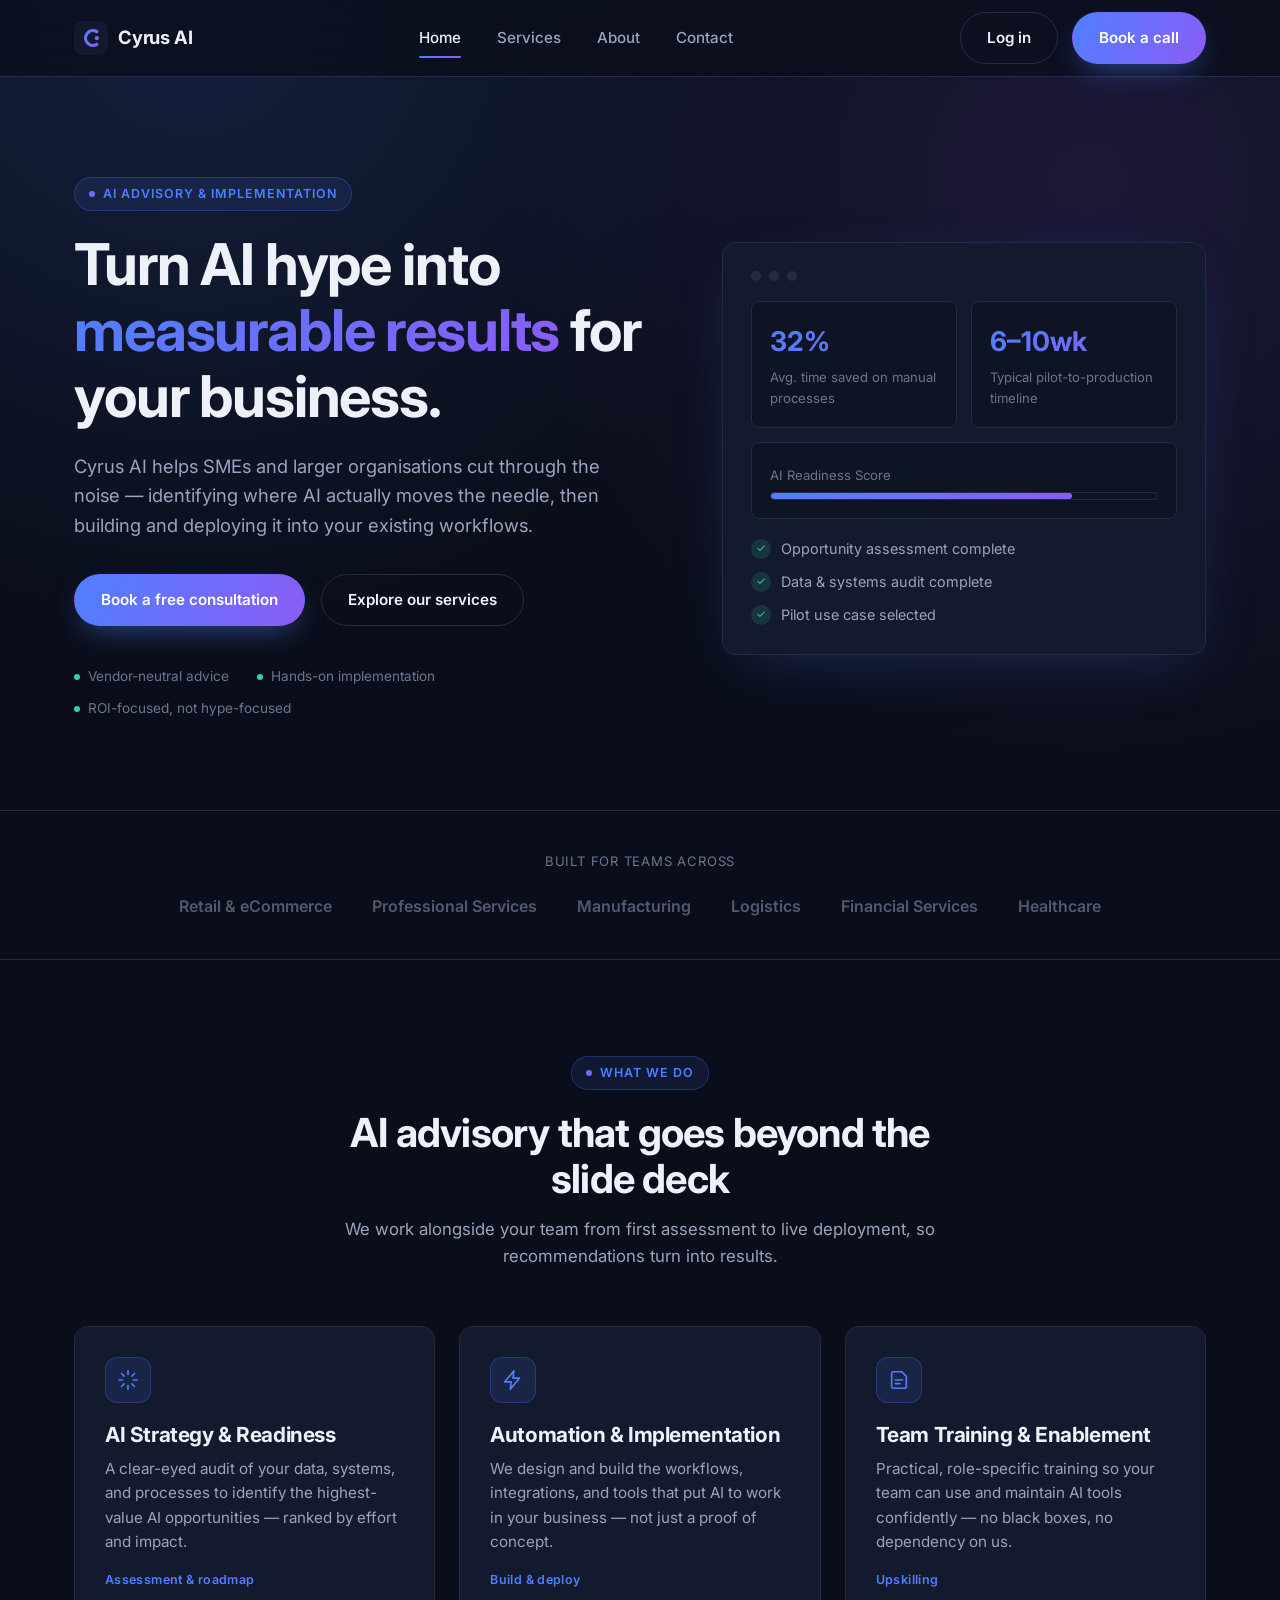
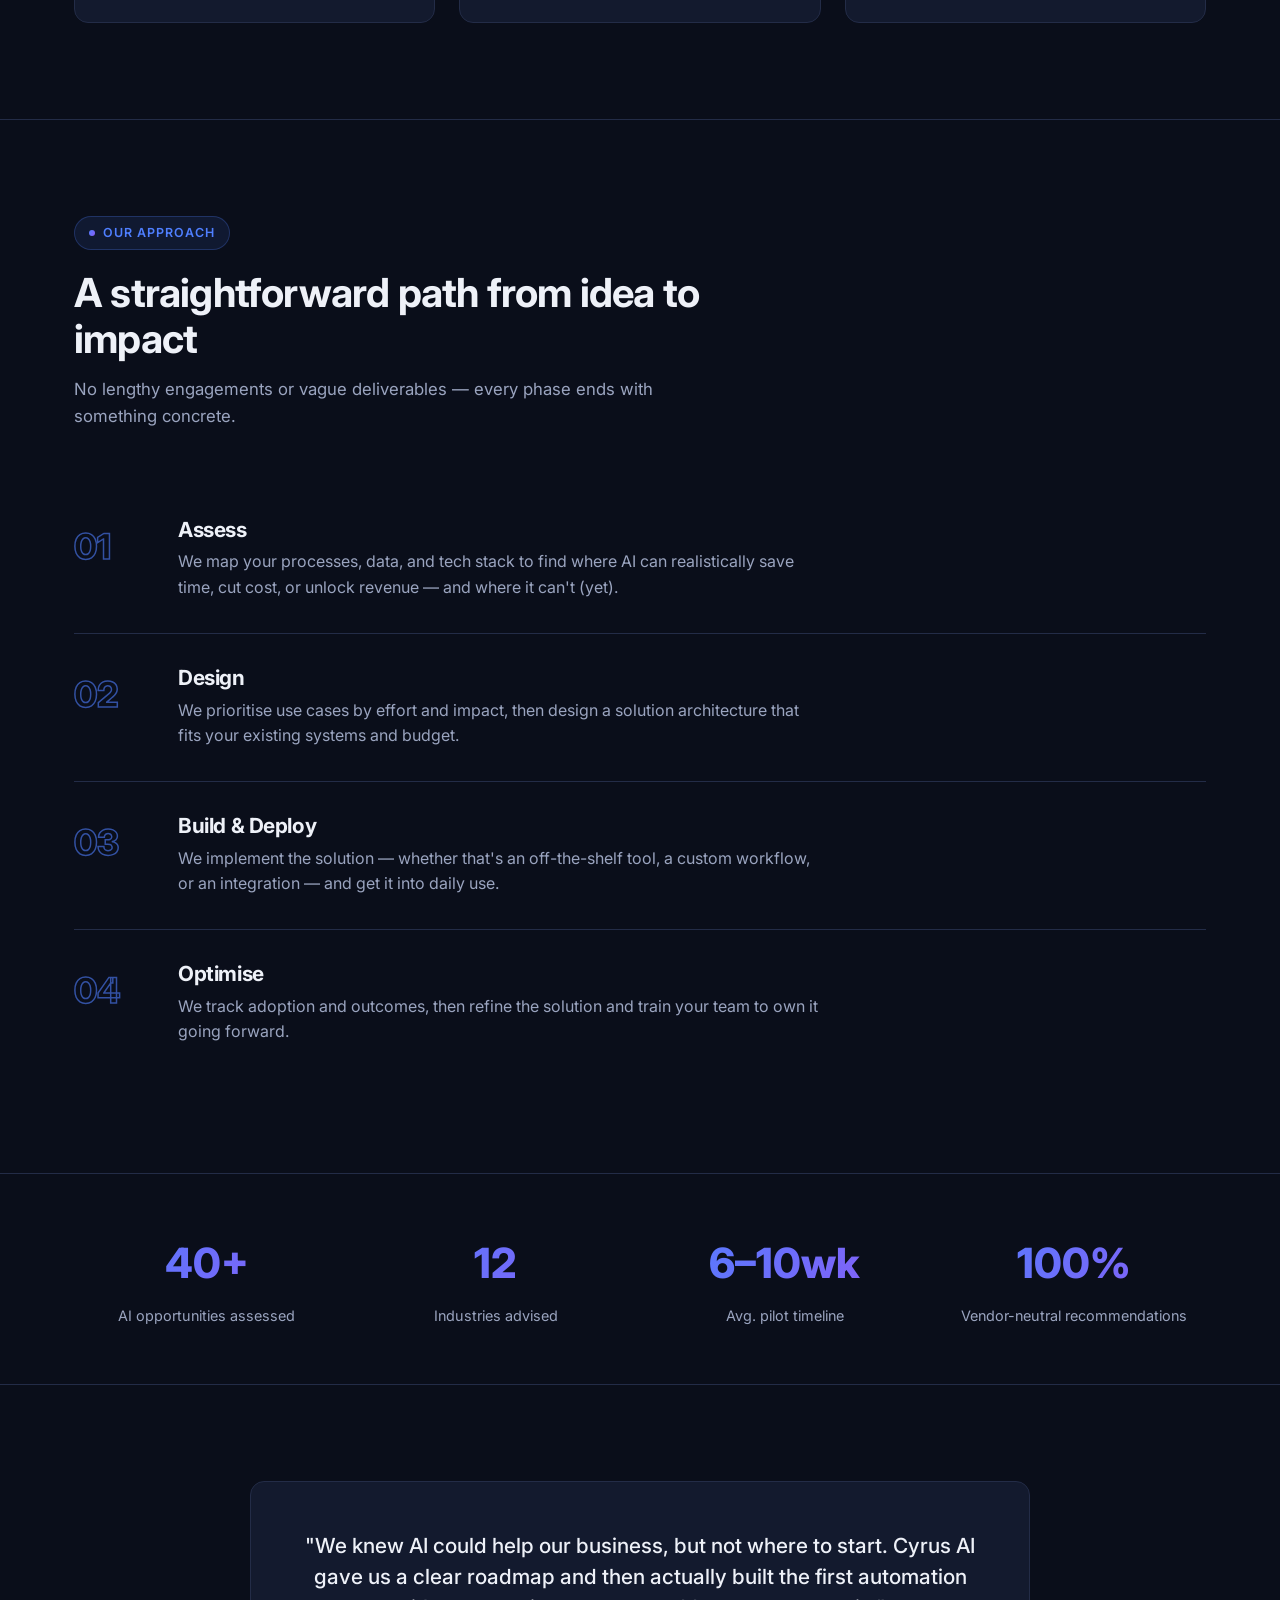
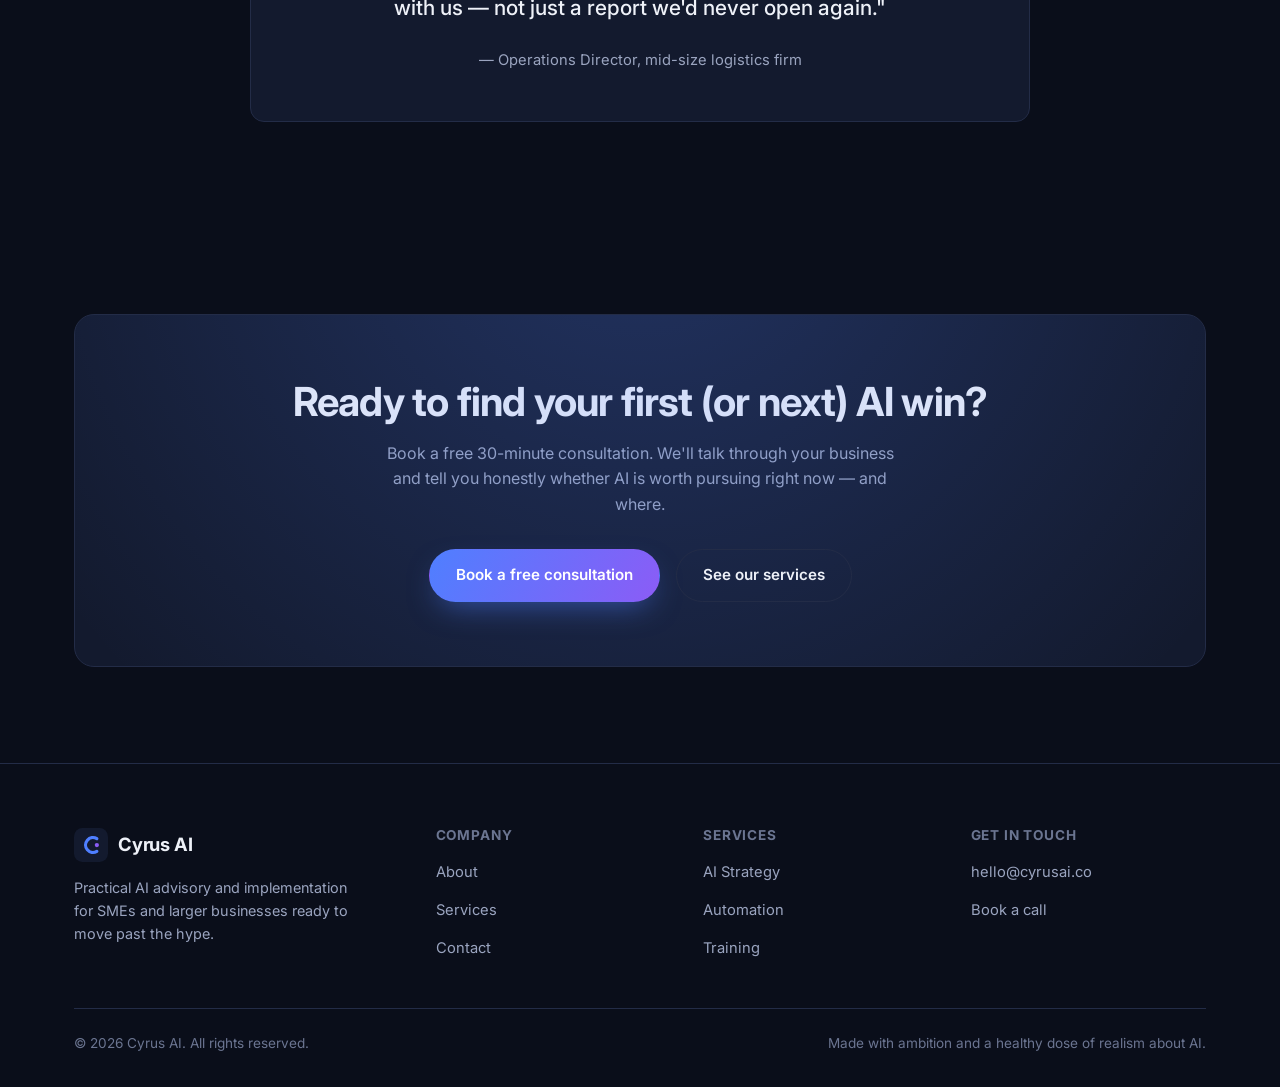
==== index.html @ a03c896c "Add Cyrus AI marketing website Static, dependency-free site (home, services, about, contact) present" ====
<!doctype html>
<html lang="en">
<head>
<meta charset="UTF-8" />
<meta name="viewport" content="width=device-width, initial-scale=1.0" />
<title>Cyrus AI — Practical AI Advisory for Growing Businesses</title>
<meta name="description" content="Cyrus AI helps SMEs and larger organisations identify, implement, and scale AI solutions that deliver measurable ROI — from strategy through to deployment." />
<link rel="icon" href="assets/logo.svg" type="image/svg+xml" />
<link rel="preconnect" href="https://fonts.googleapis.com" />
<link rel="preconnect" href="https://fonts.gstatic.com" crossorigin />
<link href="https://fonts.googleapis.com/css2?family=Inter:wght@400;500;600;700;800&display=swap" rel="stylesheet" />
<link rel="stylesheet" href="css/style.css" />
</head>
<body>
<div class="bg-glow"></div>

<header class="site-header">
  <div class="container nav">
    <a href="index.html" class="brand">
      <svg class="brand-mark" viewBox="0 0 64 64" xmlns="http://www.w3.org/2000/svg" aria-hidden="true">
        <defs>
          <linearGradient id="navg" x1="0%" y1="0%" x2="100%" y2="100%">
            <stop offset="0%" stop-color="#4f7fff"/>
            <stop offset="100%" stop-color="#8b5cf6"/>
          </linearGradient>
        </defs>
        <rect width="64" height="64" rx="16" fill="#131a2e"/>
        <path d="M43 20a14 14 0 1 0 0 24" stroke="url(#navg)" stroke-width="6" stroke-linecap="round" fill="none"/>
        <circle cx="43" cy="32" r="4" fill="url(#navg)"/>
      </svg>
      Cyrus AI
    </a>
    <nav class="nav-links" id="nav-links">
      <a href="index.html" class="active">Home</a>
      <a href="services.html">Services</a>
      <a href="about.html">About</a>
      <a href="contact.html">Contact</a>
    </nav>
    <div class="nav-actions">
      <a href="contact.html" class="btn btn-ghost">Log in</a>
      <a href="contact.html" class="btn btn-primary">Book a call</a>
      <button class="nav-toggle" aria-label="Toggle navigation" aria-expanded="false">
        <span></span>
      </button>
    </div>
  </div>
</header>

<main>

  <!-- HERO -->
  <section class="hero">
    <div class="container hero-grid">
      <div data-reveal>
        <span class="eyebrow">AI Advisory &amp; Implementation</span>
        <h1>Turn AI hype into <span class="gradient-text">measurable results</span> for your business.</h1>
        <p class="hero-sub">
          Cyrus AI helps SMEs and larger organisations cut through the noise — identifying where
          AI actually moves the needle, then building and deploying it into your existing workflows.
        </p>
        <div class="hero-cta">
          <a href="contact.html" class="btn btn-primary">Book a free consultation</a>
          <a href="services.html" class="btn btn-ghost">Explore our services</a>
        </div>
        <ul class="hero-trust">
          <li>Vendor-neutral advice</li>
          <li>Hands-on implementation</li>
          <li>ROI-focused, not hype-focused</li>
        </ul>
      </div>

      <div class="hero-visual" data-reveal>
        <div class="hero-visual-header">
          <span class="dot"></span><span class="dot"></span><span class="dot"></span>
        </div>
        <div class="metric-row">
          <div class="metric-card">
            <div class="value">32%</div>
            <div class="label">Avg. time saved on manual processes</div>
          </div>
          <div class="metric-card">
            <div class="value">6–10wk</div>
            <div class="label">Typical pilot-to-production timeline</div>
          </div>
        </div>
        <div class="metric-card">
          <div class="label">AI Readiness Score</div>
          <div class="progress-track"><div class="progress-fill" style="width: 78%;"></div></div>
        </div>
        <ul class="checklist">
          <li><span class="tick">✓</span> Opportunity assessment complete</li>
          <li><span class="tick">✓</span> Data &amp; systems audit complete</li>
          <li><span class="tick">✓</span> Pilot use case selected</li>
        </ul>
      </div>
    </div>
  </section>

  <!-- LOGO STRIP -->
  <section class="logo-strip">
    <div class="container">
      <p>Built for teams across</p>
      <div class="logo-row">
        <span>Retail &amp; eCommerce</span>
        <span>Professional Services</span>
        <span>Manufacturing</span>
        <span>Logistics</span>
        <span>Financial Services</span>
        <span>Healthcare</span>
      </div>
    </div>
  </section>

  <!-- SERVICES OVERVIEW -->
  <section class="section-pad">
    <div class="container">
      <div class="section-head center" data-reveal>
        <span class="eyebrow">What we do</span>
        <h2>AI advisory that goes beyond the slide deck</h2>
        <p>We work alongside your team from first assessment to live deployment, so recommendations turn into results.</p>
      </div>

      <div class="grid grid-3">
        <div class="card" data-reveal>
          <div class="card-icon">
            <svg width="22" height="22" viewBox="0 0 24 24" fill="none"><path d="M12 2v4M12 18v4M4.9 4.9l2.8 2.8M16.3 16.3l2.8 2.8M2 12h4M18 12h4M4.9 19.1l2.8-2.8M16.3 7.7l2.8-2.8" stroke="currentColor" stroke-width="1.8" stroke-linecap="round"/></svg>
          </div>
          <h3>AI Strategy &amp; Readiness</h3>
          <p>A clear-eyed audit of your data, systems, and processes to identify the highest-value AI opportunities — ranked by effort and impact.</p>
          <span class="tag">Assessment &amp; roadmap</span>
        </div>

        <div class="card" data-reveal>
          <div class="card-icon">
            <svg width="22" height="22" viewBox="0 0 24 24" fill="none"><path d="M13 2 3 14h7l-1 8 10-12h-7l1-8Z" stroke="currentColor" stroke-width="1.8" stroke-linejoin="round" stroke-linecap="round"/></svg>
          </div>
          <h3>Automation &amp; Implementation</h3>
          <p>We design and build the workflows, integrations, and tools that put AI to work in your business — not just a proof of concept.</p>
          <span class="tag">Build &amp; deploy</span>
        </div>

        <div class="card" data-reveal>
          <div class="card-icon">
            <svg width="22" height="22" viewBox="0 0 24 24" fill="none"><path d="M4 19V5a2 2 0 0 1 2-2h9l5 5v11a2 2 0 0 1-2 2H6a2 2 0 0 1-2-2Z" stroke="currentColor" stroke-width="1.8" stroke-linejoin="round"/><path d="M8 12h8M8 16h5" stroke="currentColor" stroke-width="1.8" stroke-linecap="round"/></svg>
          </div>
          <h3>Team Training &amp; Enablement</h3>
          <p>Practical, role-specific training so your team can use and maintain AI tools confidently — no black boxes, no dependency on us.</p>
          <span class="tag">Upskilling</span>
        </div>
      </div>
    </div>
  </section>

  <!-- PROCESS -->
  <section class="section-pad" style="border-top: 1px solid var(--border);">
    <div class="container">
      <div class="section-head" data-reveal>
        <span class="eyebrow">Our approach</span>
        <h2>A straightforward path from idea to impact</h2>
        <p>No lengthy engagements or vague deliverables — every phase ends with something concrete.</p>
      </div>

      <div class="process-list">
        <div class="process-item" data-reveal>
          <div class="process-num">01</div>
          <div>
            <h3>Assess</h3>
            <p>We map your processes, data, and tech stack to find where AI can realistically save time, cut cost, or unlock revenue — and where it can't (yet).</p>
          </div>
        </div>
        <div class="process-item" data-reveal>
          <div class="process-num">02</div>
          <div>
            <h3>Design</h3>
            <p>We prioritise use cases by effort and impact, then design a solution architecture that fits your existing systems and budget.</p>
          </div>
        </div>
        <div class="process-item" data-reveal>
          <div class="process-num">03</div>
          <div>
            <h3>Build &amp; Deploy</h3>
            <p>We implement the solution — whether that's an off-the-shelf tool, a custom workflow, or an integration — and get it into daily use.</p>
          </div>
        </div>
        <div class="process-item" data-reveal>
          <div class="process-num">04</div>
          <div>
            <h3>Optimise</h3>
            <p>We track adoption and outcomes, then refine the solution and train your team to own it going forward.</p>
          </div>
        </div>
      </div>
    </div>
  </section>

  <!-- STATS -->
  <section class="stats-bar">
    <div class="container stats-grid">
      <div data-reveal>
        <div class="stat-value">40+</div>
        <div class="stat-label">AI opportunities assessed</div>
      </div>
      <div data-reveal>
        <div class="stat-value">12</div>
        <div class="stat-label">Industries advised</div>
      </div>
      <div data-reveal>
        <div class="stat-value">6–10wk</div>
        <div class="stat-label">Avg. pilot timeline</div>
      </div>
      <div data-reveal>
        <div class="stat-value">100%</div>
        <div class="stat-label">Vendor-neutral recommendations</div>
      </div>
    </div>
  </section>

  <!-- TESTIMONIAL -->
  <section class="section-pad">
    <div class="container">
      <div class="testimonial" data-reveal>
        <blockquote>
          "We knew AI could help our business, but not where to start. Cyrus AI gave us a clear roadmap
          and then actually built the first automation with us — not just a report we'd never open again."
        </blockquote>
        <cite>— Operations Director, mid-size logistics firm</cite>
      </div>
    </div>
  </section>

  <!-- CTA -->
  <section class="section-pad">
    <div class="container">
      <div class="cta-banner" data-reveal>
        <h2>Ready to find your first (or next) AI win?</h2>
        <p>Book a free 30-minute consultation. We'll talk through your business and tell you honestly whether AI is worth pursuing right now — and where.</p>
        <div class="cta-actions">
          <a href="contact.html" class="btn btn-primary">Book a free consultation</a>
          <a href="services.html" class="btn btn-ghost">See our services</a>
        </div>
      </div>
    </div>
  </section>

</main>

<footer class="site-footer">
  <div class="container">
    <div class="footer-grid">
      <div class="footer-brand">
        <a href="index.html" class="brand">
          <svg class="brand-mark" viewBox="0 0 64 64" xmlns="http://www.w3.org/2000/svg" aria-hidden="true">
            <rect width="64" height="64" rx="16" fill="#131a2e"/>
            <path d="M43 20a14 14 0 1 0 0 24" stroke="#4f7fff" stroke-width="6" stroke-linecap="round" fill="none"/>
            <circle cx="43" cy="32" r="4" fill="#8b5cf6"/>
          </svg>
          Cyrus AI
        </a>
        <p>Practical AI advisory and implementation for SMEs and larger businesses ready to move past the hype.</p>
      </div>
      <div class="footer-col">
        <h4>Company</h4>
        <ul>
          <li><a href="about.html">About</a></li>
          <li><a href="services.html">Services</a></li>
          <li><a href="contact.html">Contact</a></li>
        </ul>
      </div>
      <div class="footer-col">
        <h4>Services</h4>
        <ul>
          <li><a href="services.html">AI Strategy</a></li>
          <li><a href="services.html">Automation</a></li>
          <li><a href="services.html">Training</a></li>
        </ul>
      </div>
      <div class="footer-col">
        <h4>Get in touch</h4>
        <ul>
          <li><a href="mailto:hello@cyrusai.co">hello@cyrusai.co</a></li>
          <li><a href="contact.html">Book a call</a></li>
        </ul>
      </div>
    </div>
    <div class="footer-bottom">
      <span>© <span id="year"></span> Cyrus AI. All rights reserved.</span>
      <span>Made with ambition and a healthy dose of realism about AI.</span>
    </div>
  </div>
</footer>

<script src="js/main.js"></script>
</body>
</html>
---- css/style.css ----
/* ===================================================================
   Cyrus AI — global stylesheet
   =================================================================== */

:root {
  --bg: #0a0e1a;
  --bg-alt: #0f1424;
  --surface: #131a2e;
  --surface-hover: #182142;
  --border: #232c47;
  --text: #eef1f8;
  --text-muted: #9aa4bf;
  --text-dim: #6b7591;
  --accent-1: #4f7fff;
  --accent-2: #8b5cf6;
  --accent-gradient: linear-gradient(120deg, var(--accent-1), var(--accent-2));
  --success: #34d399;
  --radius: 14px;
  --radius-sm: 8px;
  --max-width: 1180px;
  --shadow-soft: 0 20px 60px -20px rgba(79, 127, 255, 0.25);
  font-size: 16px;
}

* {
  box-sizing: border-box;
  margin: 0;
  padding: 0;
}

html {
  scroll-behavior: smooth;
}

body {
  background: var(--bg);
  color: var(--text);
  font-family: "Inter", -apple-system, BlinkMacSystemFont, "Segoe UI", Roboto, sans-serif;
  line-height: 1.6;
  -webkit-font-smoothing: antialiased;
  overflow-x: hidden;
}

img, svg {
  display: block;
  max-width: 100%;
}

a {
  color: inherit;
  text-decoration: none;
}

ul {
  list-style: none;
}

.container {
  width: 100%;
  max-width: var(--max-width);
  margin: 0 auto;
  padding: 0 24px;
}

section {
  position: relative;
}

.section-pad {
  padding: 96px 0;
}

@media (max-width: 720px) {
  .section-pad {
    padding: 64px 0;
  }
}

/* ---------- background glow ---------- */
.bg-glow {
  position: fixed;
  inset: 0;
  z-index: -1;
  background:
    radial-gradient(circle at 15% 0%, rgba(79, 127, 255, 0.16), transparent 45%),
    radial-gradient(circle at 85% 20%, rgba(139, 92, 246, 0.14), transparent 45%),
    var(--bg);
  pointer-events: none;
}

/* ---------- eyebrow / kicker ---------- */
.eyebrow {
  display: inline-flex;
  align-items: center;
  gap: 8px;
  font-size: 0.78rem;
  font-weight: 600;
  letter-spacing: 0.08em;
  text-transform: uppercase;
  color: var(--accent-1);
  background: rgba(79, 127, 255, 0.1);
  border: 1px solid rgba(79, 127, 255, 0.25);
  padding: 6px 14px;
  border-radius: 999px;
  margin-bottom: 20px;
}

.eyebrow::before {
  content: "";
  width: 6px;
  height: 6px;
  border-radius: 50%;
  background: var(--accent-gradient);
}

/* ---------- headings ---------- */
h1, h2, h3, h4 {
  font-weight: 700;
  letter-spacing: -0.02em;
  line-height: 1.15;
}

h1 { font-size: clamp(2.2rem, 5vw, 3.6rem); }
h2 { font-size: clamp(1.7rem, 3.4vw, 2.5rem); }
h3 { font-size: 1.3rem; }

.section-head {
  max-width: 640px;
  margin-bottom: 56px;
}

.section-head.center {
  margin-left: auto;
  margin-right: auto;
  text-align: center;
}

.section-head p {
  color: var(--text-muted);
  margin-top: 14px;
  font-size: 1.05rem;
}

.gradient-text {
  background: var(--accent-gradient);
  -webkit-background-clip: text;
  background-clip: text;
  color: transparent;
}

/* ---------- buttons ---------- */
.btn {
  display: inline-flex;
  align-items: center;
  justify-content: center;
  gap: 8px;
  padding: 13px 26px;
  border-radius: 999px;
  font-weight: 600;
  font-size: 0.95rem;
  border: 1px solid transparent;
  cursor: pointer;
  transition: transform 0.15s ease, box-shadow 0.15s ease, background 0.15s ease, border-color 0.15s ease;
  white-space: nowrap;
}

.btn:active {
  transform: translateY(1px);
}

.btn-primary {
  background: var(--accent-gradient);
  color: #ffffff;
  box-shadow: 0 12px 30px -10px rgba(79, 127, 255, 0.55);
}

.btn-primary:hover {
  box-shadow: 0 16px 36px -8px rgba(139, 92, 246, 0.6);
  transform: translateY(-1px);
}

.btn-ghost {
  background: transparent;
  color: var(--text);
  border-color: var(--border);
}

.btn-ghost:hover {
  border-color: var(--accent-1);
  background: rgba(79, 127, 255, 0.08);
}

.btn-block {
  width: 100%;
}

/* ---------- header / nav ---------- */
.site-header {
  position: sticky;
  top: 0;
  z-index: 100;
  background: rgba(10, 14, 26, 0.75);
  backdrop-filter: blur(14px);
  -webkit-backdrop-filter: blur(14px);
  border-bottom: 1px solid var(--border);
}

.nav {
  display: flex;
  align-items: center;
  justify-content: space-between;
  height: 76px;
}

.brand {
  display: flex;
  align-items: center;
  gap: 10px;
  font-weight: 700;
  font-size: 1.15rem;
  letter-spacing: -0.01em;
}

.brand-mark {
  width: 34px;
  height: 34px;
}

.nav-links {
  display: flex;
  align-items: center;
  gap: 36px;
}

.nav-links a {
  font-size: 0.95rem;
  font-weight: 500;
  color: var(--text-muted);
  transition: color 0.15s ease;
  position: relative;
}

.nav-links a:hover,
.nav-links a.active {
  color: var(--text);
}

.nav-links a.active::after {
  content: "";
  position: absolute;
  left: 0;
  right: 0;
  bottom: -8px;
  height: 2px;
  background: var(--accent-gradient);
  border-radius: 2px;
}

.nav-actions {
  display: flex;
  align-items: center;
  gap: 14px;
}

.nav-toggle {
  display: none;
  background: none;
  border: 1px solid var(--border);
  border-radius: var(--radius-sm);
  width: 42px;
  height: 42px;
  align-items: center;
  justify-content: center;
  cursor: pointer;
}

.nav-toggle span,
.nav-toggle span::before,
.nav-toggle span::after {
  content: "";
  display: block;
  width: 18px;
  height: 2px;
  background: var(--text);
  position: relative;
  transition: transform 0.2s ease, opacity 0.2s ease;
}

.nav-toggle span::before { position: absolute; top: -6px; }
.nav-toggle span::after { position: absolute; top: 6px; }

@media (max-width: 880px) {
  .nav-links {
    position: fixed;
    top: 76px;
    left: 0;
    right: 0;
    background: var(--bg-alt);
    border-bottom: 1px solid var(--border);
    flex-direction: column;
    align-items: flex-start;
    gap: 0;
    padding: 8px 24px 20px;
    transform: translateY(-8px);
    opacity: 0;
    pointer-events: none;
    transition: transform 0.2s ease, opacity 0.2s ease;
  }

  .nav-links.open {
    transform: translateY(0);
    opacity: 1;
    pointer-events: auto;
  }

  .nav-links a {
    padding: 14px 0;
    width: 100%;
    border-bottom: 1px solid var(--border);
  }

  .nav-actions .btn-ghost { display: none; }
  .nav-toggle { display: flex; }
}

/* ---------- hero ---------- */
.hero {
  padding: 100px 0 90px;
}

.hero-grid {
  display: grid;
  grid-template-columns: 1.1fr 0.9fr;
  gap: 56px;
  align-items: center;
}

@media (max-width: 960px) {
  .hero-grid {
    grid-template-columns: 1fr;
  }
}

.hero h1 {
  margin-bottom: 22px;
}

.hero-sub {
  color: var(--text-muted);
  font-size: 1.15rem;
  max-width: 560px;
  margin-bottom: 34px;
}

.hero-cta {
  display: flex;
  gap: 16px;
  flex-wrap: wrap;
  margin-bottom: 40px;
}

.hero-trust {
  display: flex;
  flex-wrap: wrap;
  gap: 10px 28px;
  color: var(--text-dim);
  font-size: 0.85rem;
}

.hero-trust li {
  display: flex;
  align-items: center;
  gap: 8px;
}

.hero-trust li::before {
  content: "";
  width: 6px;
  height: 6px;
  border-radius: 50%;
  background: var(--success);
}

/* hero visual */
.hero-visual {
  position: relative;
  background: var(--surface);
  border: 1px solid var(--border);
  border-radius: var(--radius);
  padding: 28px;
  box-shadow: var(--shadow-soft);
}

.hero-visual-header {
  display: flex;
  align-items: center;
  gap: 8px;
  margin-bottom: 20px;
}

.dot {
  width: 10px;
  height: 10px;
  border-radius: 50%;
  background: var(--border);
}

.metric-row {
  display: grid;
  grid-template-columns: 1fr 1fr;
  gap: 14px;
  margin-bottom: 14px;
}

.metric-card {
  background: var(--bg-alt);
  border: 1px solid var(--border);
  border-radius: var(--radius-sm);
  padding: 18px;
}

.metric-card .value {
  font-size: 1.7rem;
  font-weight: 700;
  background: var(--accent-gradient);
  -webkit-background-clip: text;
  background-clip: text;
  color: transparent;
}

.metric-card .label {
  color: var(--text-dim);
  font-size: 0.82rem;
  margin-top: 4px;
}

.progress-track {
  height: 8px;
  background: var(--bg-alt);
  border: 1px solid var(--border);
  border-radius: 999px;
  overflow: hidden;
  margin-top: 6px;
}

.progress-fill {
  height: 100%;
  border-radius: 999px;
  background: var(--accent-gradient);
}

.checklist {
  margin-top: 18px;
  display: flex;
  flex-direction: column;
  gap: 10px;
}

.checklist li {
  display: flex;
  align-items: center;
  gap: 10px;
  font-size: 0.9rem;
  color: var(--text-muted);
}

.checklist .tick {
  width: 20px;
  height: 20px;
  border-radius: 50%;
  background: rgba(52, 211, 153, 0.15);
  color: var(--success);
  display: flex;
  align-items: center;
  justify-content: center;
  font-size: 0.7rem;
  flex-shrink: 0;
}

/* ---------- logos strip ---------- */
.logo-strip {
  padding: 40px 0;
  border-top: 1px solid var(--border);
  border-bottom: 1px solid var(--border);
}

.logo-strip p {
  text-align: center;
  color: var(--text-dim);
  font-size: 0.82rem;
  letter-spacing: 0.06em;
  text-transform: uppercase;
  margin-bottom: 22px;
}

.logo-row {
  display: flex;
  flex-wrap: wrap;
  justify-content: center;
  gap: 40px;
  color: var(--text-dim);
  font-weight: 600;
  font-size: 1rem;
  opacity: 0.75;
}

/* ---------- cards / grids ---------- */
.grid {
  display: grid;
  gap: 24px;
}

.grid-3 { grid-template-columns: repeat(3, 1fr); }
.grid-2 { grid-template-columns: repeat(2, 1fr); }
.grid-4 { grid-template-columns: repeat(4, 1fr); }

@media (max-width: 960px) {
  .grid-3, .grid-4 { grid-template-columns: repeat(2, 1fr); }
}

@media (max-width: 640px) {
  .grid-2, .grid-3, .grid-4 { grid-template-columns: 1fr; }
}

.card {
  background: var(--surface);
  border: 1px solid var(--border);
  border-radius: var(--radius);
  padding: 30px;
  transition: transform 0.2s ease, border-color 0.2s ease, background 0.2s ease;
}

.card:hover {
  transform: translateY(-4px);
  border-color: rgba(79, 127, 255, 0.4);
  background: var(--surface-hover);
}

.card-icon {
  width: 46px;
  height: 46px;
  border-radius: 12px;
  background: rgba(79, 127, 255, 0.12);
  border: 1px solid rgba(79, 127, 255, 0.25);
  display: flex;
  align-items: center;
  justify-content: center;
  margin-bottom: 20px;
  color: var(--accent-1);
}

.card h3 {
  margin-bottom: 10px;
}

.card p {
  color: var(--text-muted);
  font-size: 0.95rem;
}

.card .tag {
  display: inline-block;
  margin-top: 16px;
  font-size: 0.78rem;
  font-weight: 600;
  color: var(--accent-1);
  letter-spacing: 0.03em;
}

/* ---------- numbered process ---------- */
.process-list {
  display: flex;
  flex-direction: column;
}

.process-item {
  display: grid;
  grid-template-columns: 80px 1fr;
  gap: 24px;
  padding: 32px 0;
  border-bottom: 1px solid var(--border);
}

.process-item:last-child {
  border-bottom: none;
}

.process-num {
  font-size: 2.2rem;
  font-weight: 800;
  color: transparent;
  -webkit-text-stroke: 1.5px var(--accent-1);
  opacity: 0.6;
}

.process-item h3 {
  margin-bottom: 8px;
}

.process-item p {
  color: var(--text-muted);
  max-width: 640px;
}

@media (max-width: 640px) {
  .process-item {
    grid-template-columns: 1fr;
    gap: 8px;
  }
}

/* ---------- stats ---------- */
.stats-bar {
  border-top: 1px solid var(--border);
  border-bottom: 1px solid var(--border);
  padding: 56px 0;
}

.stats-grid {
  display: grid;
  grid-template-columns: repeat(4, 1fr);
  gap: 24px;
  text-align: center;
}

@media (max-width: 720px) {
  .stats-grid { grid-template-columns: repeat(2, 1fr); }
}

.stat-value {
  font-size: clamp(1.8rem, 4vw, 2.6rem);
  font-weight: 800;
  background: var(--accent-gradient);
  -webkit-background-clip: text;
  background-clip: text;
  color: transparent;
}

.stat-label {
  color: var(--text-muted);
  font-size: 0.9rem;
  margin-top: 8px;
}

/* ---------- testimonial ---------- */
.testimonial {
  background: var(--surface);
  border: 1px solid var(--border);
  border-radius: var(--radius);
  padding: 48px;
  text-align: center;
  max-width: 780px;
  margin: 0 auto;
}

.testimonial blockquote {
  font-size: 1.3rem;
  font-weight: 500;
  line-height: 1.5;
  margin-bottom: 24px;
}

.testimonial cite {
  color: var(--text-muted);
  font-style: normal;
  font-size: 0.92rem;
}

/* ---------- CTA banner ---------- */
.cta-banner {
  background: var(--surface);
  border: 1px solid var(--border);
  border-radius: 20px;
  padding: 64px;
  text-align: center;
  position: relative;
  overflow: hidden;
}

.cta-banner::before {
  content: "";
  position: absolute;
  inset: -40%;
  background: radial-gradient(circle at 50% 0%, rgba(79, 127, 255, 0.25), transparent 60%);
  pointer-events: none;
}

.cta-banner h2 {
  margin-bottom: 16px;
}

.cta-banner p {
  color: var(--text-muted);
  max-width: 520px;
  margin: 0 auto 32px;
}

.cta-actions {
  display: flex;
  justify-content: center;
  gap: 16px;
  flex-wrap: wrap;
  position: relative;
}

/* ---------- footer ---------- */
.site-footer {
  border-top: 1px solid var(--border);
  padding: 64px 0 32px;
}

.footer-grid {
  display: grid;
  grid-template-columns: 1.4fr 1fr 1fr 1fr;
  gap: 32px;
  margin-bottom: 48px;
}

@media (max-width: 780px) {
  .footer-grid { grid-template-columns: 1fr 1fr; }
}

@media (max-width: 480px) {
  .footer-grid { grid-template-columns: 1fr; }
}

.footer-brand p {
  color: var(--text-muted);
  font-size: 0.9rem;
  margin-top: 14px;
  max-width: 280px;
}

.footer-col h4 {
  font-size: 0.85rem;
  text-transform: uppercase;
  letter-spacing: 0.06em;
  color: var(--text-dim);
  margin-bottom: 16px;
}

.footer-col ul {
  display: flex;
  flex-direction: column;
  gap: 12px;
}

.footer-col a {
  color: var(--text-muted);
  font-size: 0.92rem;
  transition: color 0.15s ease;
}

.footer-col a:hover {
  color: var(--text);
}

.footer-bottom {
  border-top: 1px solid var(--border);
  padding-top: 24px;
  display: flex;
  justify-content: space-between;
  flex-wrap: wrap;
  gap: 12px;
  color: var(--text-dim);
  font-size: 0.85rem;
}

/* ---------- page hero (inner pages) ---------- */
.page-hero {
  padding: 72px 0 56px;
  border-bottom: 1px solid var(--border);
}

.page-hero p {
  color: var(--text-muted);
  max-width: 640px;
  margin-top: 18px;
  font-size: 1.05rem;
}

.breadcrumb {
  color: var(--text-dim);
  font-size: 0.85rem;
  margin-bottom: 16px;
}

.breadcrumb span {
  color: var(--accent-1);
}

/* ---------- pricing-ish tier cards (services page) ---------- */
.tier-card {
  display: flex;
  flex-direction: column;
  height: 100%;
}

.tier-card ul {
  margin: 20px 0 26px;
  display: flex;
  flex-direction: column;
  gap: 10px;
}

.tier-card li {
  display: flex;
  gap: 10px;
  color: var(--text-muted);
  font-size: 0.92rem;
}

.tier-card li::before {
  content: "✓";
  color: var(--success);
  font-weight: 700;
  flex-shrink: 0;
}

.tier-card .btn {
  margin-top: auto;
}

/* ---------- about page ---------- */
.value-card {
  text-align: left;
}

.split {
  display: grid;
  grid-template-columns: 1fr 1fr;
  gap: 56px;
  align-items: center;
}

@media (max-width: 880px) {
  .split { grid-template-columns: 1fr; }
}

.split img,
.split .placeholder-visual {
  border-radius: var(--radius);
}

.placeholder-visual {
  aspect-ratio: 4 / 3;
  background: var(--surface);
  border: 1px solid var(--border);
  display: flex;
  align-items: center;
  justify-content: center;
  color: var(--text-dim);
}

/* ---------- contact page ---------- */
.contact-grid {
  display: grid;
  grid-template-columns: 1fr 1.2fr;
  gap: 48px;
}

@media (max-width: 880px) {
  .contact-grid { grid-template-columns: 1fr; }
}

.contact-info-card {
  background: var(--surface);
  border: 1px solid var(--border);
  border-radius: var(--radius);
  padding: 32px;
  margin-bottom: 20px;
}

.contact-info-card h4 {
  font-size: 0.85rem;
  text-transform: uppercase;
  letter-spacing: 0.05em;
  color: var(--text-dim);
  margin-bottom: 8px;
}

.contact-info-card a,
.contact-info-card p {
  color: var(--text);
  font-size: 1.05rem;
}

.form-card {
  background: var(--surface);
  border: 1px solid var(--border);
  border-radius: var(--radius);
  padding: 40px;
}

.form-row {
  display: grid;
  grid-template-columns: 1fr 1fr;
  gap: 18px;
}

@media (max-width: 560px) {
  .form-row { grid-template-columns: 1fr; }
}

.field {
  margin-bottom: 20px;
}

.field label {
  display: block;
  font-size: 0.88rem;
  color: var(--text-muted);
  margin-bottom: 8px;
}

.field input,
.field select,
.field textarea {
  width: 100%;
  background: var(--bg-alt);
  border: 1px solid var(--border);
  border-radius: var(--radius-sm);
  padding: 12px 14px;
  color: var(--text);
  font-family: inherit;
  font-size: 0.95rem;
  transition: border-color 0.15s ease, box-shadow 0.15s ease;
}

.field textarea {
  resize: vertical;
  min-height: 130px;
}

.field input:focus,
.field select:focus,
.field textarea:focus {
  outline: none;
  border-color: var(--accent-1);
  box-shadow: 0 0 0 3px rgba(79, 127, 255, 0.18);
}

.form-note {
  color: var(--text-dim);
  font-size: 0.82rem;
  margin-top: 14px;
}

.form-status {
  margin-top: 16px;
  font-size: 0.9rem;
  display: none;
}

.form-status.visible {
  display: block;
}

.form-status.success { color: var(--success); }
.form-status.error { color: #f87171; }

/* ---------- utility ---------- */
.mt-0 { margin-top: 0 !important; }
.text-center { text-align: center; }

[data-reveal] {
  opacity: 0;
  transform: translateY(16px);
  transition: opacity 0.6s ease, transform 0.6s ease;
}

[data-reveal].is-visible {
  opacity: 1;
  transform: translateY(0);
}
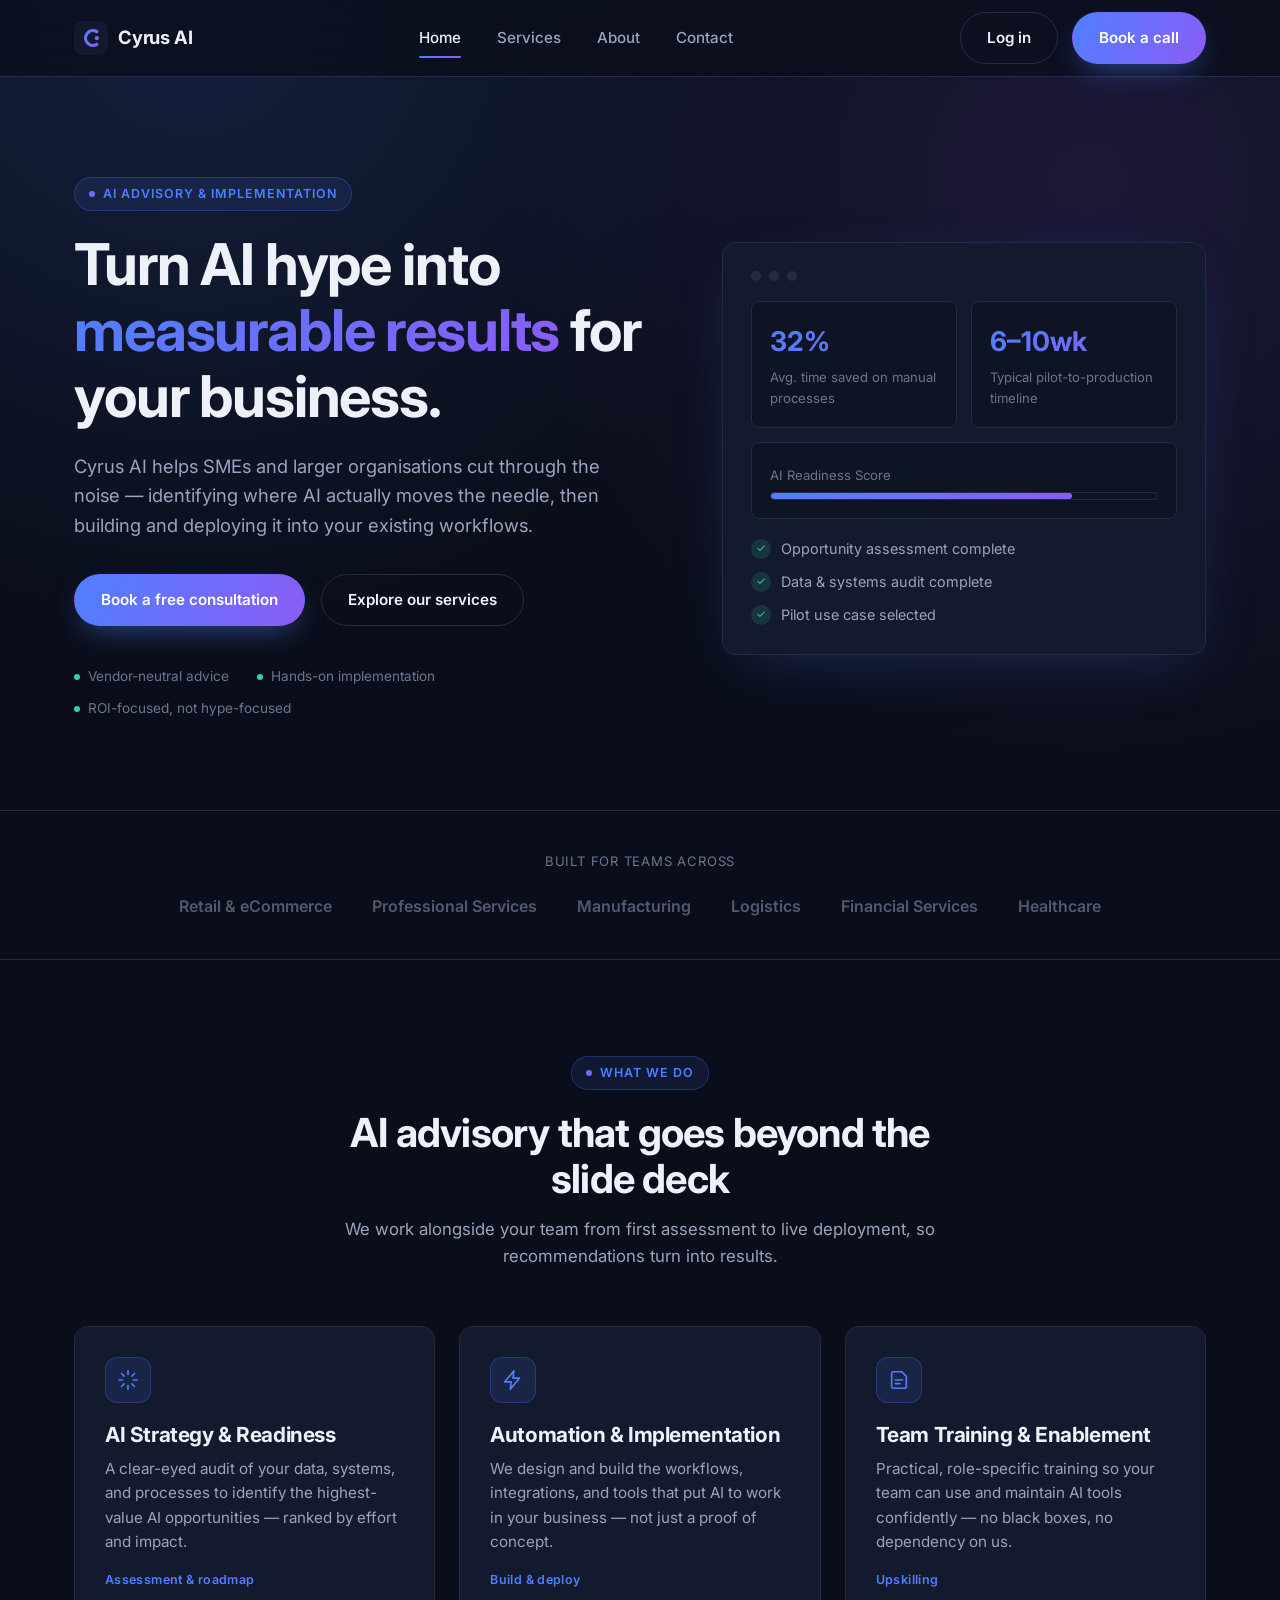
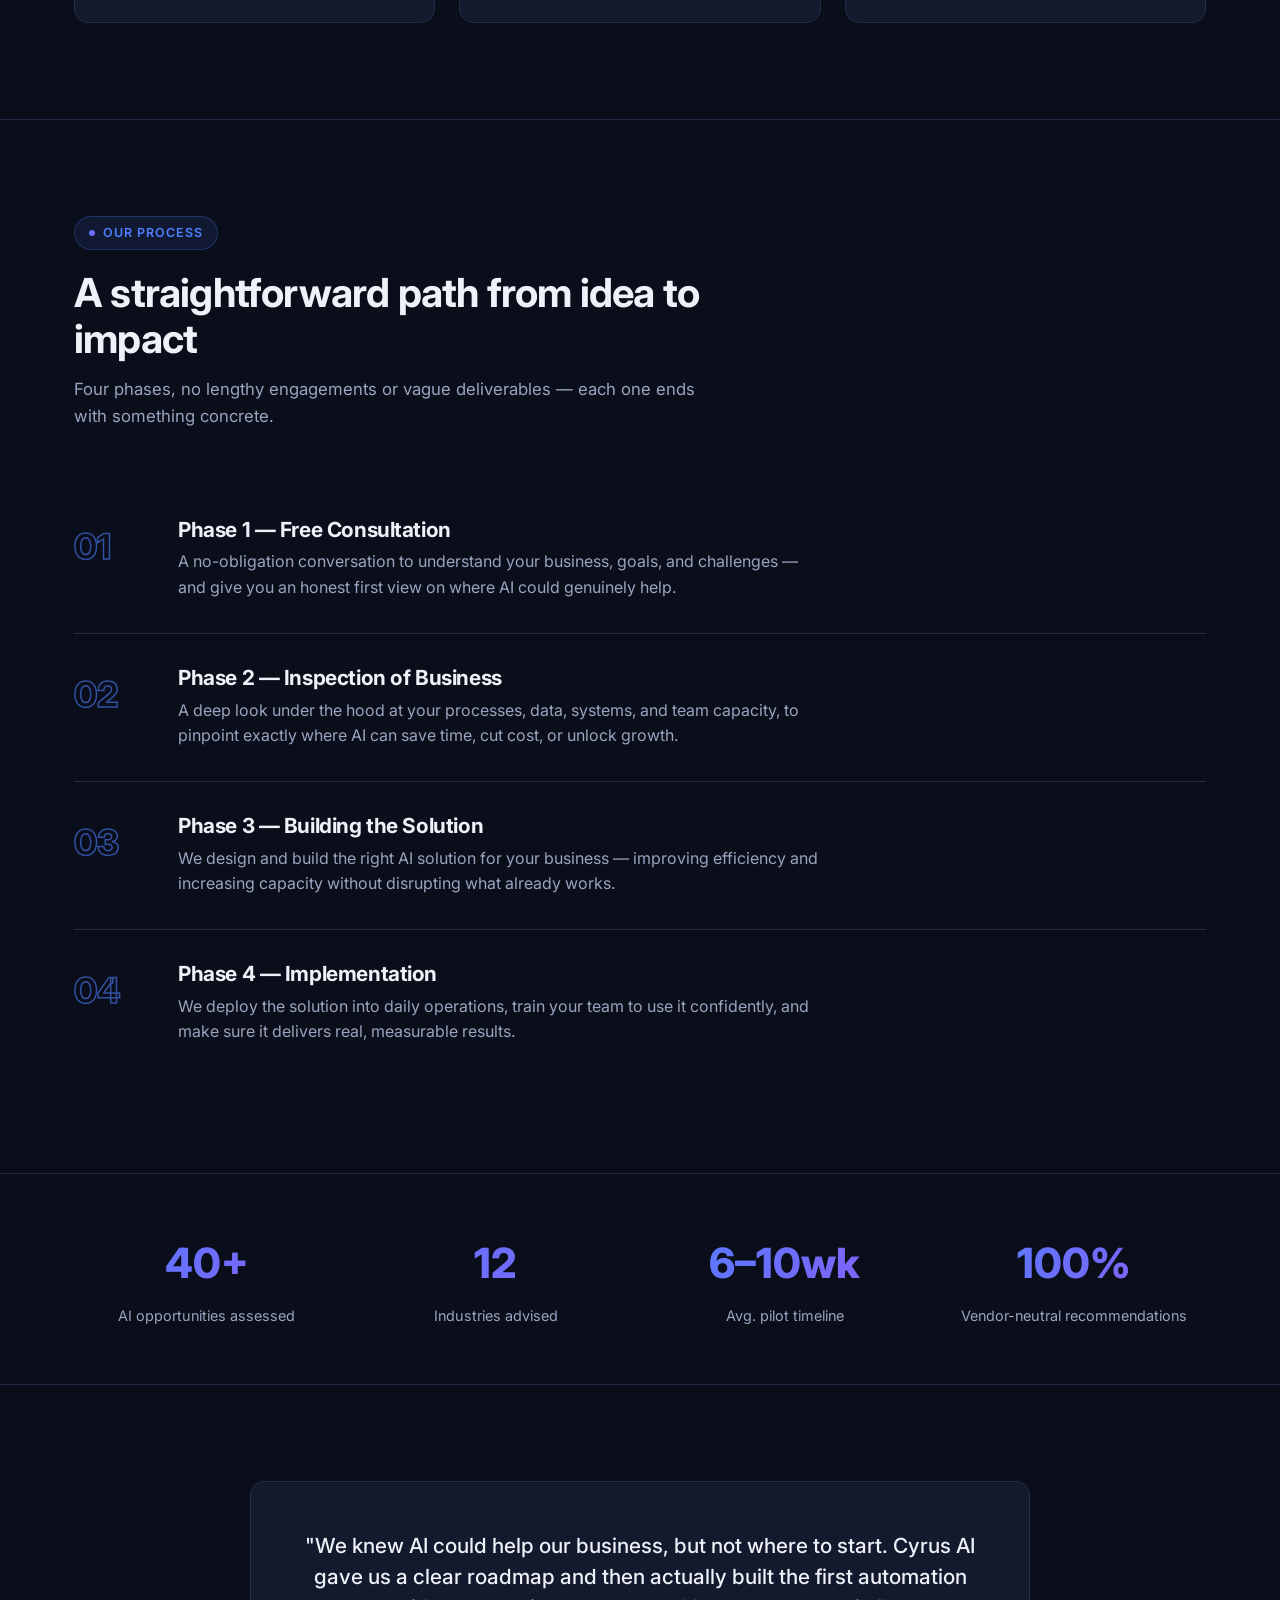
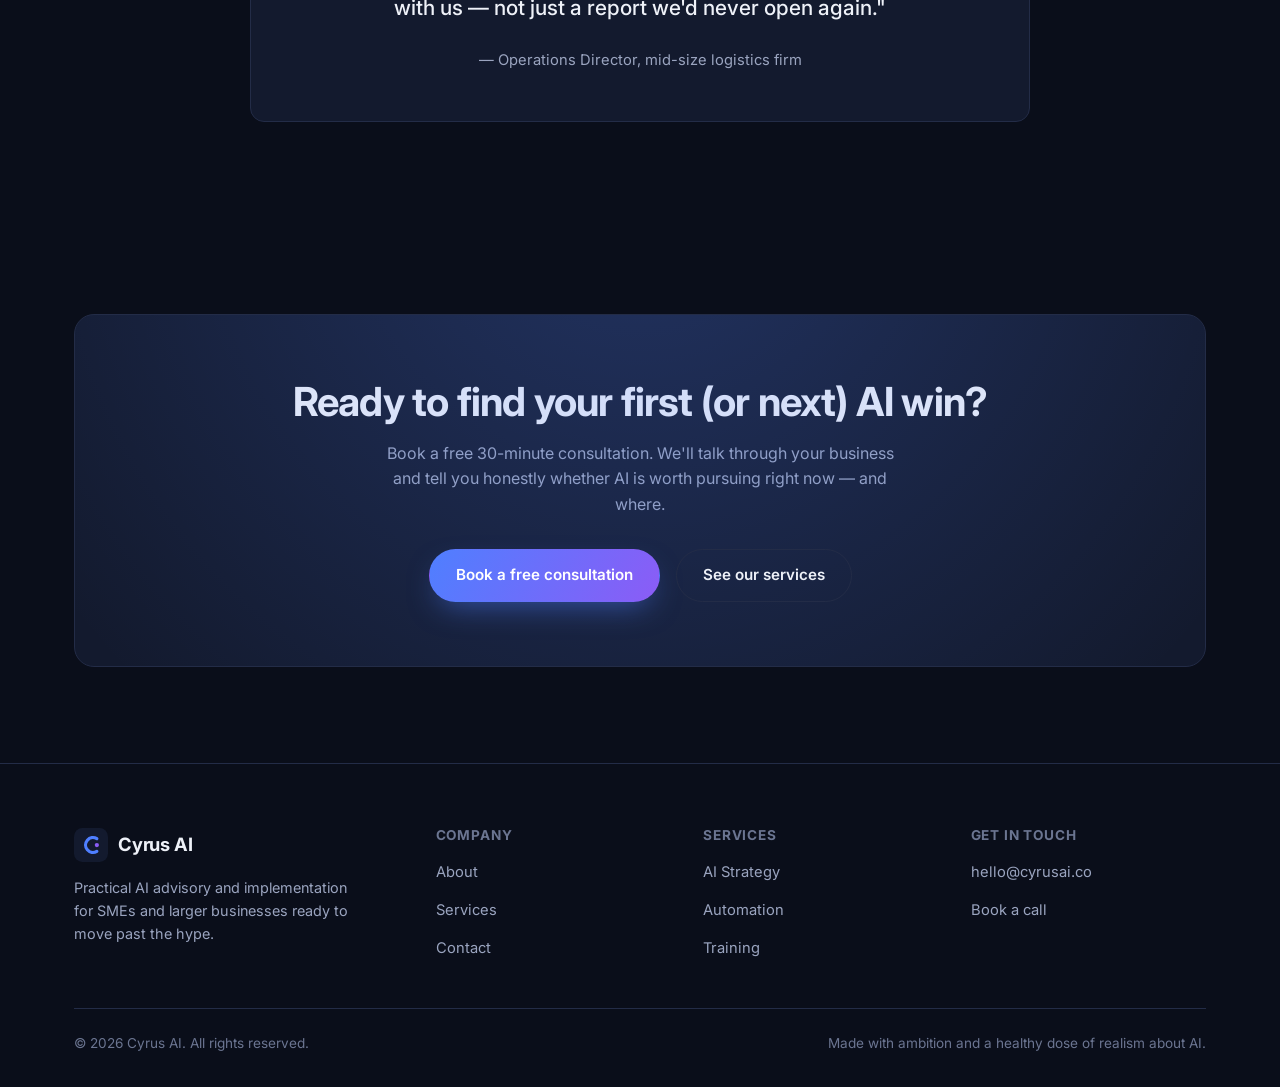
==== commit f019a395: "Reframe engagement as four phases Replace the generic Assess/Design/Build/Optimise steps with the fo" ====
--- a/index.html
+++ b/index.html
@@ -155,38 +155,38 @@
   <section class="section-pad" style="border-top: 1px solid var(--border);">
     <div class="container">
       <div class="section-head" data-reveal>
-        <span class="eyebrow">Our approach</span>
+        <span class="eyebrow">Our process</span>
         <h2>A straightforward path from idea to impact</h2>
-        <p>No lengthy engagements or vague deliverables — every phase ends with something concrete.</p>
+        <p>Four phases, no lengthy engagements or vague deliverables — each one ends with something concrete.</p>
       </div>
 
       <div class="process-list">
         <div class="process-item" data-reveal>
           <div class="process-num">01</div>
           <div>
-            <h3>Assess</h3>
-            <p>We map your processes, data, and tech stack to find where AI can realistically save time, cut cost, or unlock revenue — and where it can't (yet).</p>
+            <h3>Phase 1 — Free Consultation</h3>
+            <p>A no-obligation conversation to understand your business, goals, and challenges — and give you an honest first view on where AI could genuinely help.</p>
           </div>
         </div>
         <div class="process-item" data-reveal>
           <div class="process-num">02</div>
           <div>
-            <h3>Design</h3>
-            <p>We prioritise use cases by effort and impact, then design a solution architecture that fits your existing systems and budget.</p>
+            <h3>Phase 2 — Inspection of Business</h3>
+            <p>A deep look under the hood at your processes, data, systems, and team capacity, to pinpoint exactly where AI can save time, cut cost, or unlock growth.</p>
           </div>
         </div>
         <div class="process-item" data-reveal>
           <div class="process-num">03</div>
           <div>
-            <h3>Build &amp; Deploy</h3>
-            <p>We implement the solution — whether that's an off-the-shelf tool, a custom workflow, or an integration — and get it into daily use.</p>
+            <h3>Phase 3 — Building the Solution</h3>
+            <p>We design and build the right AI solution for your business — improving efficiency and increasing capacity without disrupting what already works.</p>
           </div>
         </div>
         <div class="process-item" data-reveal>
           <div class="process-num">04</div>
           <div>
-            <h3>Optimise</h3>
-            <p>We track adoption and outcomes, then refine the solution and train your team to own it going forward.</p>
+            <h3>Phase 4 — Implementation</h3>
+            <p>We deploy the solution into daily operations, train your team to use it confidently, and make sure it delivers real, measurable results.</p>
           </div>
         </div>
       </div>
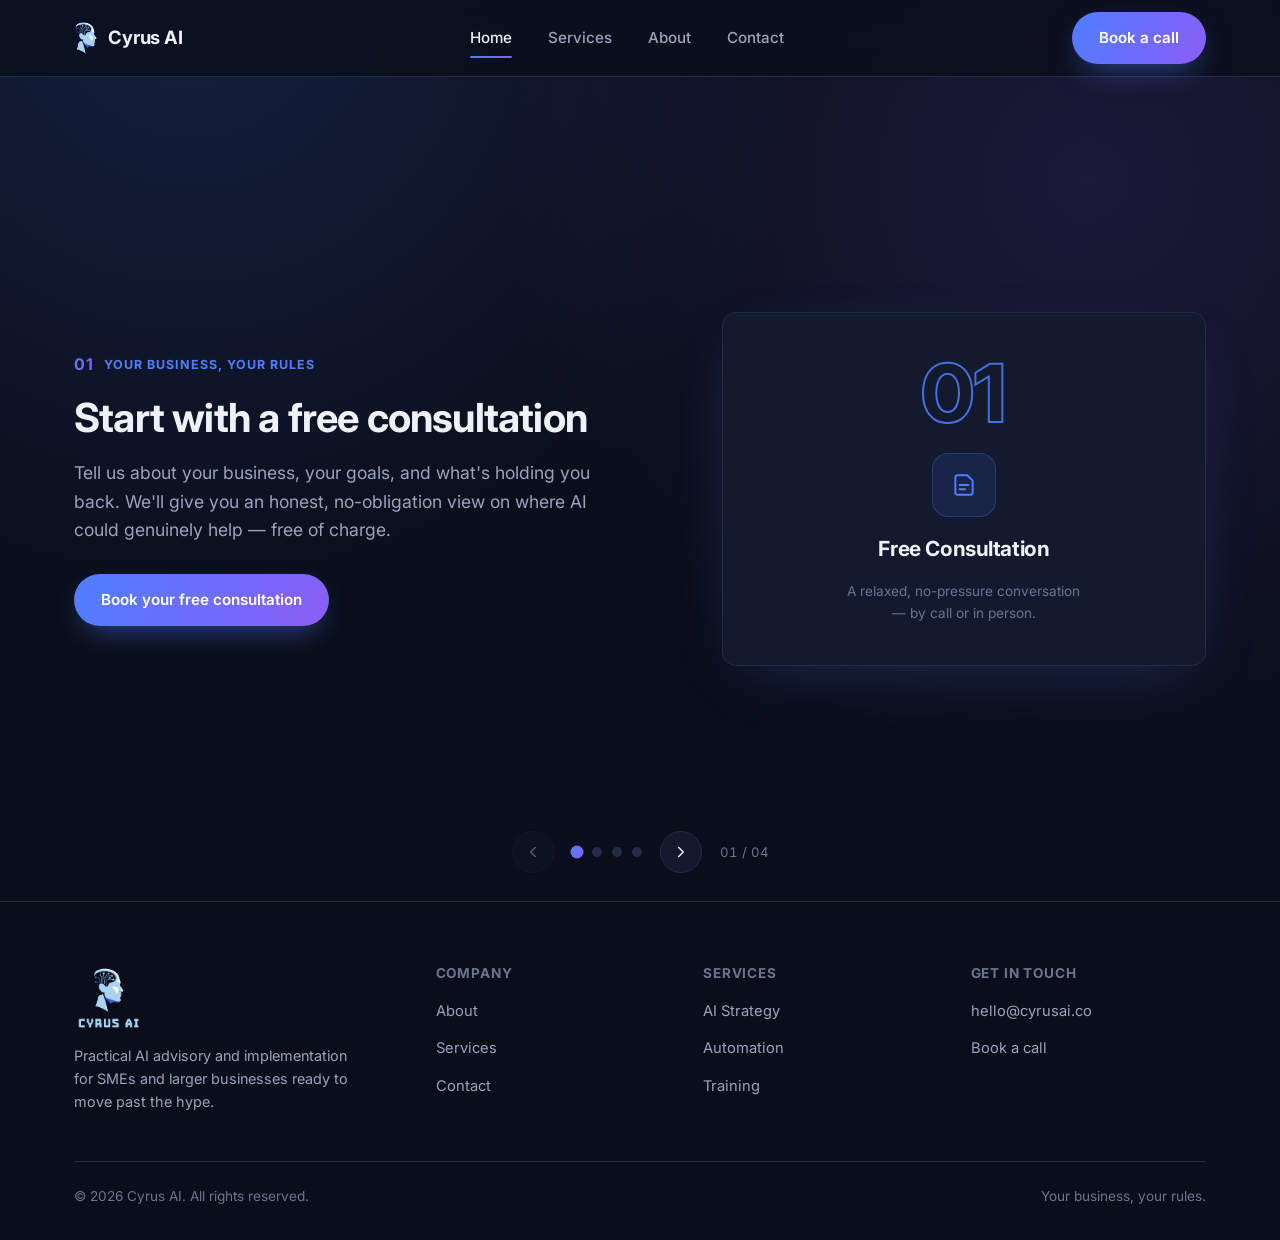
==== commit 23f509a3: "Incorporate brand logo and rework home page as a phase slide deck Crop the supplied logo artwork int" ====
--- a/index.html
+++ b/index.html
@@ -3,9 +3,9 @@
 <head>
 <meta charset="UTF-8" />
 <meta name="viewport" content="width=device-width, initial-scale=1.0" />
-<title>Cyrus AI — Practical AI Advisory for Growing Businesses</title>
-<meta name="description" content="Cyrus AI helps SMEs and larger organisations identify, implement, and scale AI solutions that deliver measurable ROI — from strategy through to deployment." />
-<link rel="icon" href="assets/logo.svg" type="image/svg+xml" />
+<title>Cyrus AI — Your Business, Your Rules</title>
+<meta name="description" content="Cyrus AI helps SMEs and larger organisations adopt AI in four simple phases: free consultation, business inspection, solution building, and implementation." />
+<link rel="icon" href="assets/favicon.png" type="image/png" />
 <link rel="preconnect" href="https://fonts.googleapis.com" />
 <link rel="preconnect" href="https://fonts.gstatic.com" crossorigin />
 <link href="https://fonts.googleapis.com/css2?family=Inter:wght@400;500;600;700;800&display=swap" rel="stylesheet" />
@@ -14,20 +14,12 @@
 <body>
 <div class="bg-glow"></div>
 
+<div class="slide-app">
+
 <header class="site-header">
   <div class="container nav">
     <a href="index.html" class="brand">
-      <svg class="brand-mark" viewBox="0 0 64 64" xmlns="http://www.w3.org/2000/svg" aria-hidden="true">
-        <defs>
-          <linearGradient id="navg" x1="0%" y1="0%" x2="100%" y2="100%">
-            <stop offset="0%" stop-color="#4f7fff"/>
-            <stop offset="100%" stop-color="#8b5cf6"/>
-          </linearGradient>
-        </defs>
-        <rect width="64" height="64" rx="16" fill="#131a2e"/>
-        <path d="M43 20a14 14 0 1 0 0 24" stroke="url(#navg)" stroke-width="6" stroke-linecap="round" fill="none"/>
-        <circle cx="43" cy="32" r="4" fill="url(#navg)"/>
-      </svg>
+      <img class="brand-mark" src="assets/logo-icon.png" alt="" />
       Cyrus AI
     </a>
     <nav class="nav-links" id="nav-links">
@@ -37,7 +29,6 @@
       <a href="contact.html">Contact</a>
     </nav>
     <div class="nav-actions">
-      <a href="contact.html" class="btn btn-ghost">Log in</a>
       <a href="contact.html" class="btn btn-primary">Book a call</a>
       <button class="nav-toggle" aria-label="Toggle navigation" aria-expanded="false">
         <span></span>
@@ -48,198 +39,100 @@
 
 <main>
 
-  <!-- HERO -->
-  <section class="hero">
-    <div class="container hero-grid">
-      <div data-reveal>
-        <span class="eyebrow">AI Advisory &amp; Implementation</span>
-        <h1>Turn AI hype into <span class="gradient-text">measurable results</span> for your business.</h1>
-        <p class="hero-sub">
-          Cyrus AI helps SMEs and larger organisations cut through the noise — identifying where
-          AI actually moves the needle, then building and deploying it into your existing workflows.
-        </p>
-        <div class="hero-cta">
-          <a href="contact.html" class="btn btn-primary">Book a free consultation</a>
-          <a href="services.html" class="btn btn-ghost">Explore our services</a>
+  <section class="slide-stage" aria-roledescription="carousel" aria-label="Our four phases">
+
+    <div class="slide is-active">
+      <div class="container slide-grid">
+        <div>
+          <span class="slide-kicker"><span class="slide-num">01</span> Your Business, Your Rules</span>
+          <h2>Start with a free consultation</h2>
+          <p class="slide-body">Tell us about your business, your goals, and what's holding you back. We'll give you an honest, no-obligation view on where AI could genuinely help — free of charge.</p>
+          <a href="contact.html" class="btn btn-primary">Book your free consultation</a>
         </div>
-        <ul class="hero-trust">
-          <li>Vendor-neutral advice</li>
-          <li>Hands-on implementation</li>
-          <li>ROI-focused, not hype-focused</li>
-        </ul>
-      </div>
-
-      <div class="hero-visual" data-reveal>
-        <div class="hero-visual-header">
-          <span class="dot"></span><span class="dot"></span><span class="dot"></span>
-        </div>
-        <div class="metric-row">
-          <div class="metric-card">
-            <div class="value">32%</div>
-            <div class="label">Avg. time saved on manual processes</div>
+        <div class="slide-visual">
+          <div class="big-num">01</div>
+          <div class="visual-icon">
+            <svg width="26" height="26" viewBox="0 0 24 24" fill="none"><path d="M4 19V5a2 2 0 0 1 2-2h9l5 5v11a2 2 0 0 1-2 2H6a2 2 0 0 1-2-2Z" stroke="currentColor" stroke-width="1.8" stroke-linejoin="round"/><path d="M8 12h8M8 16h5" stroke="currentColor" stroke-width="1.8" stroke-linecap="round"/></svg>
           </div>
-          <div class="metric-card">
-            <div class="value">6–10wk</div>
-            <div class="label">Typical pilot-to-production timeline</div>
-          </div>
-        </div>
-        <div class="metric-card">
-          <div class="label">AI Readiness Score</div>
-          <div class="progress-track"><div class="progress-fill" style="width: 78%;"></div></div>
-        </div>
-        <ul class="checklist">
-          <li><span class="tick">✓</span> Opportunity assessment complete</li>
-          <li><span class="tick">✓</span> Data &amp; systems audit complete</li>
-          <li><span class="tick">✓</span> Pilot use case selected</li>
-        </ul>
-      </div>
-    </div>
-  </section>
-
-  <!-- LOGO STRIP -->
-  <section class="logo-strip">
-    <div class="container">
-      <p>Built for teams across</p>
-      <div class="logo-row">
-        <span>Retail &amp; eCommerce</span>
-        <span>Professional Services</span>
-        <span>Manufacturing</span>
-        <span>Logistics</span>
-        <span>Financial Services</span>
-        <span>Healthcare</span>
-      </div>
-    </div>
-  </section>
-
-  <!-- SERVICES OVERVIEW -->
-  <section class="section-pad">
-    <div class="container">
-      <div class="section-head center" data-reveal>
-        <span class="eyebrow">What we do</span>
-        <h2>AI advisory that goes beyond the slide deck</h2>
-        <p>We work alongside your team from first assessment to live deployment, so recommendations turn into results.</p>
-      </div>
-
-      <div class="grid grid-3">
-        <div class="card" data-reveal>
-          <div class="card-icon">
-            <svg width="22" height="22" viewBox="0 0 24 24" fill="none"><path d="M12 2v4M12 18v4M4.9 4.9l2.8 2.8M16.3 16.3l2.8 2.8M2 12h4M18 12h4M4.9 19.1l2.8-2.8M16.3 7.7l2.8-2.8" stroke="currentColor" stroke-width="1.8" stroke-linecap="round"/></svg>
-          </div>
-          <h3>AI Strategy &amp; Readiness</h3>
-          <p>A clear-eyed audit of your data, systems, and processes to identify the highest-value AI opportunities — ranked by effort and impact.</p>
-          <span class="tag">Assessment &amp; roadmap</span>
-        </div>
-
-        <div class="card" data-reveal>
-          <div class="card-icon">
-            <svg width="22" height="22" viewBox="0 0 24 24" fill="none"><path d="M13 2 3 14h7l-1 8 10-12h-7l1-8Z" stroke="currentColor" stroke-width="1.8" stroke-linejoin="round" stroke-linecap="round"/></svg>
-          </div>
-          <h3>Automation &amp; Implementation</h3>
-          <p>We design and build the workflows, integrations, and tools that put AI to work in your business — not just a proof of concept.</p>
-          <span class="tag">Build &amp; deploy</span>
-        </div>
-
-        <div class="card" data-reveal>
-          <div class="card-icon">
-            <svg width="22" height="22" viewBox="0 0 24 24" fill="none"><path d="M4 19V5a2 2 0 0 1 2-2h9l5 5v11a2 2 0 0 1-2 2H6a2 2 0 0 1-2-2Z" stroke="currentColor" stroke-width="1.8" stroke-linejoin="round"/><path d="M8 12h8M8 16h5" stroke="currentColor" stroke-width="1.8" stroke-linecap="round"/></svg>
-          </div>
-          <h3>Team Training &amp; Enablement</h3>
-          <p>Practical, role-specific training so your team can use and maintain AI tools confidently — no black boxes, no dependency on us.</p>
-          <span class="tag">Upskilling</span>
+          <h3>Free Consultation</h3>
+          <p class="visual-label">A relaxed, no-pressure conversation — by call or in person.</p>
         </div>
       </div>
     </div>
-  </section>
 
-  <!-- PROCESS -->
-  <section class="section-pad" style="border-top: 1px solid var(--border);">
-    <div class="container">
-      <div class="section-head" data-reveal>
-        <span class="eyebrow">Our process</span>
-        <h2>A straightforward path from idea to impact</h2>
-        <p>Four phases, no lengthy engagements or vague deliverables — each one ends with something concrete.</p>
-      </div>
-
-      <div class="process-list">
-        <div class="process-item" data-reveal>
-          <div class="process-num">01</div>
-          <div>
-            <h3>Phase 1 — Free Consultation</h3>
-            <p>A no-obligation conversation to understand your business, goals, and challenges — and give you an honest first view on where AI could genuinely help.</p>
+    <div class="slide">
+      <div class="container slide-grid">
+        <div>
+          <span class="slide-kicker"><span class="slide-num">02</span> Phase Two</span>
+          <h2>We inspect your business</h2>
+          <p class="slide-body">Our team looks under the hood — your data, systems, workflows, and capacity — to find exactly where AI can save time, cut cost, or unlock growth.</p>
+          <a href="contact.html" class="btn btn-primary">Book a business inspection</a>
+        </div>
+        <div class="slide-visual">
+          <div class="big-num">02</div>
+          <div class="visual-icon">
+            <svg width="26" height="26" viewBox="0 0 24 24" fill="none"><circle cx="11" cy="11" r="7" stroke="currentColor" stroke-width="1.8"/><path d="M21 21l-4.3-4.3" stroke="currentColor" stroke-width="1.8" stroke-linecap="round"/></svg>
           </div>
-        </div>
-        <div class="process-item" data-reveal>
-          <div class="process-num">02</div>
-          <div>
-            <h3>Phase 2 — Inspection of Business</h3>
-            <p>A deep look under the hood at your processes, data, systems, and team capacity, to pinpoint exactly where AI can save time, cut cost, or unlock growth.</p>
-          </div>
-        </div>
-        <div class="process-item" data-reveal>
-          <div class="process-num">03</div>
-          <div>
-            <h3>Phase 3 — Building the Solution</h3>
-            <p>We design and build the right AI solution for your business — improving efficiency and increasing capacity without disrupting what already works.</p>
-          </div>
-        </div>
-        <div class="process-item" data-reveal>
-          <div class="process-num">04</div>
-          <div>
-            <h3>Phase 4 — Implementation</h3>
-            <p>We deploy the solution into daily operations, train your team to use it confidently, and make sure it delivers real, measurable results.</p>
-          </div>
+          <h3>Business Inspection</h3>
+          <p class="visual-label">A thorough, hands-on review of how your business actually runs.</p>
         </div>
       </div>
     </div>
-  </section>
 
-  <!-- STATS -->
-  <section class="stats-bar">
-    <div class="container stats-grid">
-      <div data-reveal>
-        <div class="stat-value">40+</div>
-        <div class="stat-label">AI opportunities assessed</div>
-      </div>
-      <div data-reveal>
-        <div class="stat-value">12</div>
-        <div class="stat-label">Industries advised</div>
-      </div>
-      <div data-reveal>
-        <div class="stat-value">6–10wk</div>
-        <div class="stat-label">Avg. pilot timeline</div>
-      </div>
-      <div data-reveal>
-        <div class="stat-value">100%</div>
-        <div class="stat-label">Vendor-neutral recommendations</div>
-      </div>
-    </div>
-  </section>
-
-  <!-- TESTIMONIAL -->
-  <section class="section-pad">
-    <div class="container">
-      <div class="testimonial" data-reveal>
-        <blockquote>
-          "We knew AI could help our business, but not where to start. Cyrus AI gave us a clear roadmap
-          and then actually built the first automation with us — not just a report we'd never open again."
-        </blockquote>
-        <cite>— Operations Director, mid-size logistics firm</cite>
-      </div>
-    </div>
-  </section>
-
-  <!-- CTA -->
-  <section class="section-pad">
-    <div class="container">
-      <div class="cta-banner" data-reveal>
-        <h2>Ready to find your first (or next) AI win?</h2>
-        <p>Book a free 30-minute consultation. We'll talk through your business and tell you honestly whether AI is worth pursuing right now — and where.</p>
-        <div class="cta-actions">
-          <a href="contact.html" class="btn btn-primary">Book a free consultation</a>
-          <a href="services.html" class="btn btn-ghost">See our services</a>
+    <div class="slide">
+      <div class="container slide-grid">
+        <div>
+          <span class="slide-kicker"><span class="slide-num">03</span> Phase Three</span>
+          <h2>We build your solution</h2>
+          <p class="slide-body">Our technicians design tailored solutions and create custom AI protocols for your business — improving efficiency and increasing capacity without disrupting what already works.</p>
+          <a href="services.html" class="btn btn-primary">See our services</a>
+        </div>
+        <div class="slide-visual">
+          <div class="big-num">03</div>
+          <div class="visual-icon">
+            <svg width="26" height="26" viewBox="0 0 24 24" fill="none"><path d="M13 2 3 14h7l-1 8 10-12h-7l1-8Z" stroke="currentColor" stroke-width="1.8" stroke-linejoin="round" stroke-linecap="round"/></svg>
+          </div>
+          <h3>Solutions &amp; AI Protocols</h3>
+          <p class="visual-label">Built specifically for your business — not a generic template.</p>
         </div>
       </div>
     </div>
+
+    <div class="slide">
+      <div class="container slide-grid">
+        <div>
+          <span class="slide-kicker"><span class="slide-num">04</span> Phase Four</span>
+          <h2>We implement, together</h2>
+          <p class="slide-body">We roll the solution into daily operations, run hands-on workshops with your team, and test everything thoroughly before handover — so it works from day one.</p>
+          <a href="contact.html" class="btn btn-primary">Talk to us about implementation</a>
+        </div>
+        <div class="slide-visual">
+          <div class="big-num">04</div>
+          <div class="visual-icon">
+            <svg width="26" height="26" viewBox="0 0 24 24" fill="none"><path d="M9 12l2 2 4-4" stroke="currentColor" stroke-width="1.8" stroke-linecap="round" stroke-linejoin="round"/><circle cx="12" cy="12" r="9" stroke="currentColor" stroke-width="1.8"/></svg>
+          </div>
+          <h3>Implementation</h3>
+          <p class="visual-label">Workshops, testing, and support — until your team owns it.</p>
+        </div>
+      </div>
+    </div>
+
+    <div class="slide-nav-bar">
+      <button class="slide-arrow prev" aria-label="Previous phase">
+        <svg width="18" height="18" viewBox="0 0 24 24" fill="none"><path d="M15 18l-6-6 6-6" stroke="currentColor" stroke-width="2" stroke-linecap="round" stroke-linejoin="round"/></svg>
+      </button>
+      <div class="slide-dots">
+        <button class="slide-dot is-active" aria-label="Go to phase 1"></button>
+        <button class="slide-dot" aria-label="Go to phase 2"></button>
+        <button class="slide-dot" aria-label="Go to phase 3"></button>
+        <button class="slide-dot" aria-label="Go to phase 4"></button>
+      </div>
+      <button class="slide-arrow next" aria-label="Next phase">
+        <svg width="18" height="18" viewBox="0 0 24 24" fill="none"><path d="M9 18l6-6-6-6" stroke="currentColor" stroke-width="2" stroke-linecap="round" stroke-linejoin="round"/></svg>
+      </button>
+      <span class="slide-counter">01 / 04</span>
+    </div>
+
   </section>
 
 </main>
@@ -249,12 +142,7 @@
     <div class="footer-grid">
       <div class="footer-brand">
         <a href="index.html" class="brand">
-          <svg class="brand-mark" viewBox="0 0 64 64" xmlns="http://www.w3.org/2000/svg" aria-hidden="true">
-            <rect width="64" height="64" rx="16" fill="#131a2e"/>
-            <path d="M43 20a14 14 0 1 0 0 24" stroke="#4f7fff" stroke-width="6" stroke-linecap="round" fill="none"/>
-            <circle cx="43" cy="32" r="4" fill="#8b5cf6"/>
-          </svg>
-          Cyrus AI
+          <img src="assets/logo-lockup.png" alt="Cyrus AI" />
         </a>
         <p>Practical AI advisory and implementation for SMEs and larger businesses ready to move past the hype.</p>
       </div>
@@ -284,11 +172,13 @@
     </div>
     <div class="footer-bottom">
       <span>© <span id="year"></span> Cyrus AI. All rights reserved.</span>
-      <span>Made with ambition and a healthy dose of realism about AI.</span>
+      <span>Your business, your rules.</span>
     </div>
   </div>
 </footer>
 
+</div>
+
 <script src="js/main.js"></script>
 </body>
 </html>
--- a/css/style.css
+++ b/css/style.css
@@ -222,8 +222,8 @@
 }
 
 .brand-mark {
-  width: 34px;
   height: 34px;
+  width: auto;
 }
 
 .nav-links {
@@ -323,187 +323,6 @@
   .nav-toggle { display: flex; }
 }
 
-/* ---------- hero ---------- */
-.hero {
-  padding: 100px 0 90px;
-}
-
-.hero-grid {
-  display: grid;
-  grid-template-columns: 1.1fr 0.9fr;
-  gap: 56px;
-  align-items: center;
-}
-
-@media (max-width: 960px) {
-  .hero-grid {
-    grid-template-columns: 1fr;
-  }
-}
-
-.hero h1 {
-  margin-bottom: 22px;
-}
-
-.hero-sub {
-  color: var(--text-muted);
-  font-size: 1.15rem;
-  max-width: 560px;
-  margin-bottom: 34px;
-}
-
-.hero-cta {
-  display: flex;
-  gap: 16px;
-  flex-wrap: wrap;
-  margin-bottom: 40px;
-}
-
-.hero-trust {
-  display: flex;
-  flex-wrap: wrap;
-  gap: 10px 28px;
-  color: var(--text-dim);
-  font-size: 0.85rem;
-}
-
-.hero-trust li {
-  display: flex;
-  align-items: center;
-  gap: 8px;
-}
-
-.hero-trust li::before {
-  content: "";
-  width: 6px;
-  height: 6px;
-  border-radius: 50%;
-  background: var(--success);
-}
-
-/* hero visual */
-.hero-visual {
-  position: relative;
-  background: var(--surface);
-  border: 1px solid var(--border);
-  border-radius: var(--radius);
-  padding: 28px;
-  box-shadow: var(--shadow-soft);
-}
-
-.hero-visual-header {
-  display: flex;
-  align-items: center;
-  gap: 8px;
-  margin-bottom: 20px;
-}
-
-.dot {
-  width: 10px;
-  height: 10px;
-  border-radius: 50%;
-  background: var(--border);
-}
-
-.metric-row {
-  display: grid;
-  grid-template-columns: 1fr 1fr;
-  gap: 14px;
-  margin-bottom: 14px;
-}
-
-.metric-card {
-  background: var(--bg-alt);
-  border: 1px solid var(--border);
-  border-radius: var(--radius-sm);
-  padding: 18px;
-}
-
-.metric-card .value {
-  font-size: 1.7rem;
-  font-weight: 700;
-  background: var(--accent-gradient);
-  -webkit-background-clip: text;
-  background-clip: text;
-  color: transparent;
-}
-
-.metric-card .label {
-  color: var(--text-dim);
-  font-size: 0.82rem;
-  margin-top: 4px;
-}
-
-.progress-track {
-  height: 8px;
-  background: var(--bg-alt);
-  border: 1px solid var(--border);
-  border-radius: 999px;
-  overflow: hidden;
-  margin-top: 6px;
-}
-
-.progress-fill {
-  height: 100%;
-  border-radius: 999px;
-  background: var(--accent-gradient);
-}
-
-.checklist {
-  margin-top: 18px;
-  display: flex;
-  flex-direction: column;
-  gap: 10px;
-}
-
-.checklist li {
-  display: flex;
-  align-items: center;
-  gap: 10px;
-  font-size: 0.9rem;
-  color: var(--text-muted);
-}
-
-.checklist .tick {
-  width: 20px;
-  height: 20px;
-  border-radius: 50%;
-  background: rgba(52, 211, 153, 0.15);
-  color: var(--success);
-  display: flex;
-  align-items: center;
-  justify-content: center;
-  font-size: 0.7rem;
-  flex-shrink: 0;
-}
-
-/* ---------- logos strip ---------- */
-.logo-strip {
-  padding: 40px 0;
-  border-top: 1px solid var(--border);
-  border-bottom: 1px solid var(--border);
-}
-
-.logo-strip p {
-  text-align: center;
-  color: var(--text-dim);
-  font-size: 0.82rem;
-  letter-spacing: 0.06em;
-  text-transform: uppercase;
-  margin-bottom: 22px;
-}
-
-.logo-row {
-  display: flex;
-  flex-wrap: wrap;
-  justify-content: center;
-  gap: 40px;
-  color: var(--text-dim);
-  font-weight: 600;
-  font-size: 1rem;
-  opacity: 0.75;
-}
-
 /* ---------- cards / grids ---------- */
 .grid {
   display: grid;
@@ -567,103 +386,213 @@
   letter-spacing: 0.03em;
 }
 
-/* ---------- numbered process ---------- */
-.process-list {
-  display: flex;
-  flex-direction: column;
-}
-
-.process-item {
+/* ---------- phase slide deck ---------- */
+.slide-app {
+  --slide-nav-h: 76px;
+}
+
+.slide-stage {
+  position: relative;
+  height: calc(100vh - var(--slide-nav-h));
+  min-height: 560px;
+  overflow: hidden;
+}
+
+.slide {
+  position: absolute;
+  inset: 0;
+  display: flex;
+  align-items: center;
+  opacity: 0;
+  transform: translateX(24px);
+  transition: opacity 0.45s ease, transform 0.45s ease;
+  pointer-events: none;
+}
+
+.slide.is-active {
+  opacity: 1;
+  transform: translateX(0);
+  pointer-events: auto;
+}
+
+.slide.is-prev {
+  transform: translateX(-24px);
+}
+
+.slide-grid {
   display: grid;
-  grid-template-columns: 80px 1fr;
-  gap: 24px;
-  padding: 32px 0;
-  border-bottom: 1px solid var(--border);
-}
-
-.process-item:last-child {
-  border-bottom: none;
-}
-
-.process-num {
-  font-size: 2.2rem;
-  font-weight: 800;
+  grid-template-columns: 1.1fr 0.9fr;
+  gap: 56px;
+  align-items: center;
+  width: 100%;
+}
+
+@media (max-width: 880px) {
+  .slide-grid {
+    grid-template-columns: 1fr;
+    gap: 32px;
+  }
+}
+
+.slide-kicker {
+  display: inline-flex;
+  align-items: center;
+  gap: 10px;
+  font-size: 0.78rem;
+  font-weight: 700;
+  letter-spacing: 0.08em;
+  text-transform: uppercase;
+  color: var(--accent-1);
+  margin-bottom: 18px;
+}
+
+.slide-kicker .slide-num {
+  -webkit-text-stroke: 0;
+  font-size: 1rem;
+  background: var(--accent-gradient);
   color: transparent;
-  -webkit-text-stroke: 1.5px var(--accent-1);
-  opacity: 0.6;
-}
-
-.process-item h3 {
-  margin-bottom: 8px;
-}
-
-.process-item p {
-  color: var(--text-muted);
-  max-width: 640px;
-}
-
-@media (max-width: 640px) {
-  .process-item {
-    grid-template-columns: 1fr;
-    gap: 8px;
-  }
-}
-
-/* ---------- stats ---------- */
-.stats-bar {
-  border-top: 1px solid var(--border);
-  border-bottom: 1px solid var(--border);
-  padding: 56px 0;
-}
-
-.stats-grid {
-  display: grid;
-  grid-template-columns: repeat(4, 1fr);
-  gap: 24px;
-  text-align: center;
-}
-
-@media (max-width: 720px) {
-  .stats-grid { grid-template-columns: repeat(2, 1fr); }
-}
-
-.stat-value {
-  font-size: clamp(1.8rem, 4vw, 2.6rem);
-  font-weight: 800;
-  background: var(--accent-gradient);
   -webkit-background-clip: text;
   background-clip: text;
-  color: transparent;
-}
-
-.stat-label {
+}
+
+.slide h2 {
+  margin-bottom: 18px;
+}
+
+.slide-body {
   color: var(--text-muted);
-  font-size: 0.9rem;
-  margin-top: 8px;
-}
-
-/* ---------- testimonial ---------- */
-.testimonial {
+  font-size: 1.1rem;
+  max-width: 520px;
+  margin-bottom: 30px;
+}
+
+.slide-visual {
   background: var(--surface);
   border: 1px solid var(--border);
   border-radius: var(--radius);
-  padding: 48px;
+  padding: 40px;
+  box-shadow: var(--shadow-soft);
+  display: flex;
+  flex-direction: column;
+  align-items: center;
   text-align: center;
-  max-width: 780px;
-  margin: 0 auto;
-}
-
-.testimonial blockquote {
-  font-size: 1.3rem;
-  font-weight: 500;
-  line-height: 1.5;
-  margin-bottom: 24px;
-}
-
-.testimonial cite {
-  color: var(--text-muted);
-  font-style: normal;
-  font-size: 0.92rem;
+  gap: 20px;
+}
+
+.slide-visual .big-num {
+  font-size: 5rem;
+  font-weight: 800;
+  line-height: 1;
+  color: transparent;
+  -webkit-text-stroke: 2px var(--accent-1);
+  opacity: 0.85;
+}
+
+.slide-visual .visual-icon {
+  width: 64px;
+  height: 64px;
+  border-radius: 16px;
+  background: rgba(79, 127, 255, 0.12);
+  border: 1px solid rgba(79, 127, 255, 0.25);
+  display: flex;
+  align-items: center;
+  justify-content: center;
+  color: var(--accent-1);
+}
+
+.slide-visual .visual-label {
+  color: var(--text-dim);
+  font-size: 0.85rem;
+  max-width: 240px;
+}
+
+.slide-nav-bar {
+  position: absolute;
+  left: 0;
+  right: 0;
+  bottom: 28px;
+  display: flex;
+  align-items: center;
+  justify-content: center;
+  gap: 18px;
+  z-index: 5;
+}
+
+.slide-arrow {
+  width: 42px;
+  height: 42px;
+  border-radius: 50%;
+  border: 1px solid var(--border);
+  background: var(--surface);
+  color: var(--text);
+  display: flex;
+  align-items: center;
+  justify-content: center;
+  cursor: pointer;
+  transition: border-color 0.15s ease, background 0.15s ease;
+  flex-shrink: 0;
+}
+
+.slide-arrow:hover {
+  border-color: var(--accent-1);
+  background: var(--surface-hover);
+}
+
+.slide-arrow:disabled {
+  opacity: 0.35;
+  cursor: default;
+}
+
+.slide-dots {
+  display: flex;
+  align-items: center;
+  gap: 10px;
+}
+
+.slide-dot {
+  width: 10px;
+  height: 10px;
+  border-radius: 50%;
+  background: var(--border);
+  border: none;
+  cursor: pointer;
+  padding: 0;
+  transition: background 0.15s ease, transform 0.15s ease;
+}
+
+.slide-dot.is-active {
+  background: var(--accent-gradient);
+  transform: scale(1.3);
+}
+
+.slide-counter {
+  color: var(--text-dim);
+  font-size: 0.82rem;
+  font-variant-numeric: tabular-nums;
+  min-width: 48px;
+}
+
+@media (max-width: 640px) {
+  .slide-stage {
+    height: auto;
+    min-height: 0;
+    padding: 40px 0 100px;
+  }
+
+  .slide {
+    position: relative;
+    display: none;
+    opacity: 1;
+    transform: none;
+  }
+
+  .slide.is-active {
+    display: flex;
+  }
+
+  .slide-visual {
+    padding: 28px;
+  }
 }
 
 /* ---------- CTA banner ---------- */
@@ -722,6 +651,11 @@
 
 @media (max-width: 480px) {
   .footer-grid { grid-template-columns: 1fr; }
+}
+
+.footer-brand img {
+  height: 64px;
+  width: auto;
 }
 
 .footer-brand p {
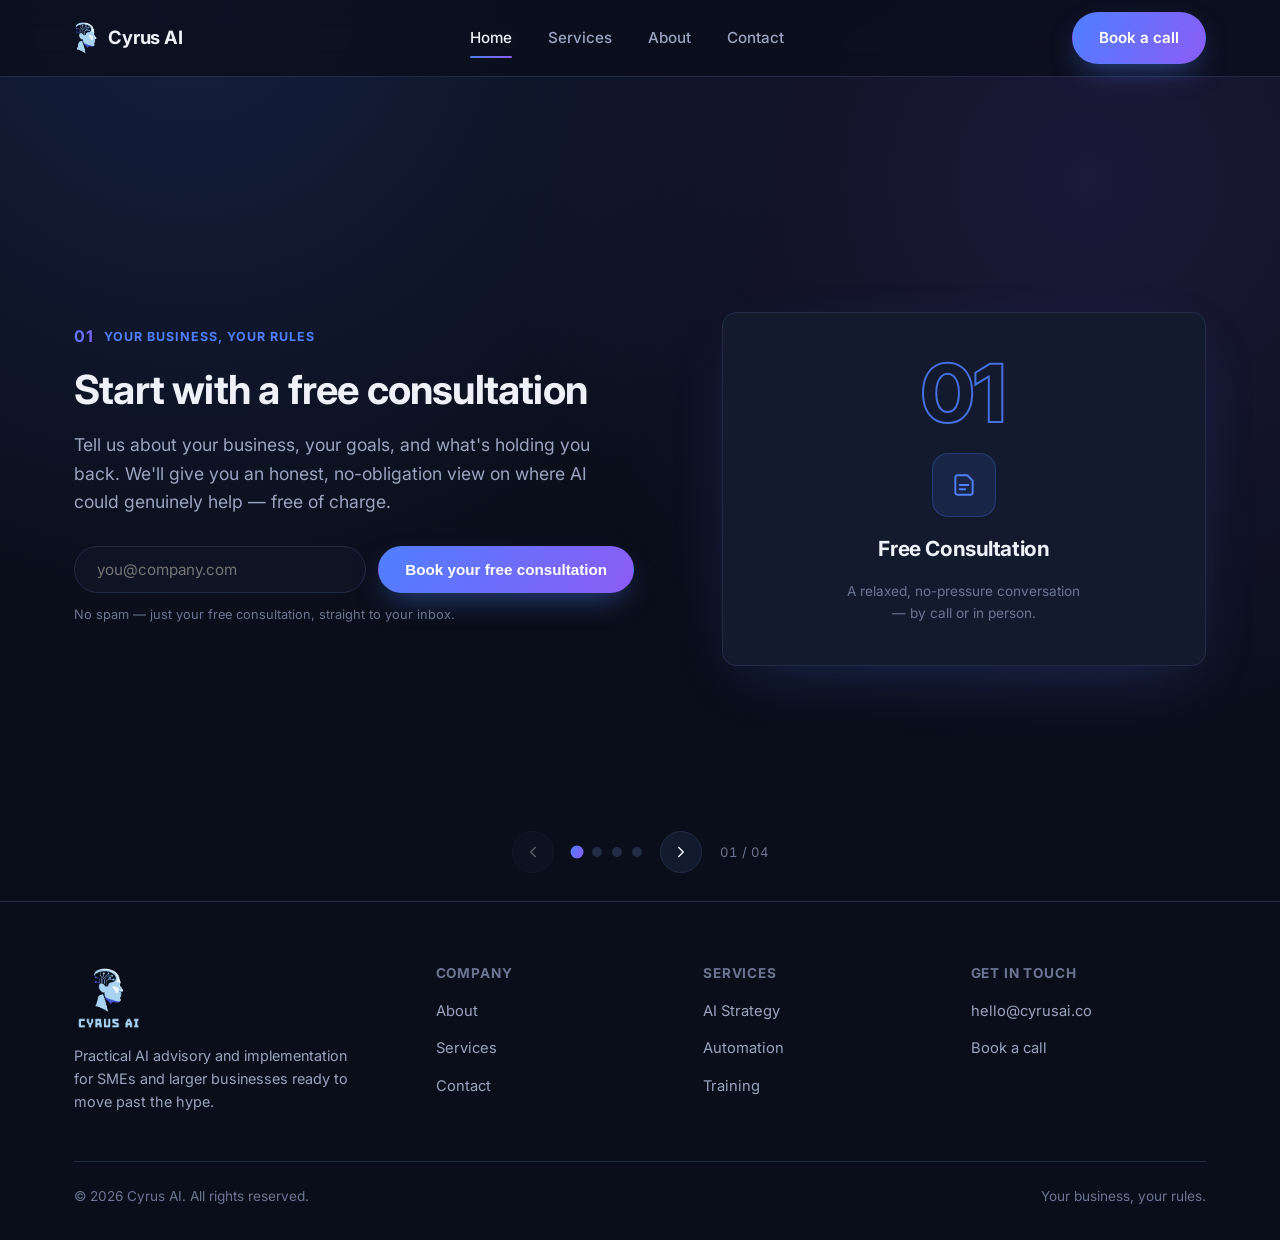
==== commit 9b3458f7: "Turn free-consultation CTAs into email-capture forms Replace the plain "book a free consultation" bu" ====
--- a/index.html
+++ b/index.html
@@ -47,7 +47,17 @@
           <span class="slide-kicker"><span class="slide-num">01</span> Your Business, Your Rules</span>
           <h2>Start with a free consultation</h2>
           <p class="slide-body">Tell us about your business, your goals, and what's holding you back. We'll give you an honest, no-obligation view on where AI could genuinely help — free of charge.</p>
-          <a href="contact.html" class="btn btn-primary">Book your free consultation</a>
+          <form class="quick-capture" data-consult-form action="https://formspree.io/f/REPLACE_WITH_YOUR_FORM_ID" method="POST">
+            <input type="hidden" name="_subject" value="New free consultation request — Cyrus AI website" />
+            <input type="hidden" name="source" value="Home — Phase 1 slide" />
+            <div class="quick-capture-row">
+              <label for="quick-email-1" class="sr-only">Email address</label>
+              <input type="email" id="quick-email-1" name="email" placeholder="you@company.com" required />
+              <button type="submit" class="btn btn-primary">Book your free consultation</button>
+            </div>
+            <p class="quick-capture-note">No spam — just your free consultation, straight to your inbox.</p>
+            <p class="quick-capture-status" aria-live="polite"></p>
+          </form>
         </div>
         <div class="slide-visual">
           <div class="big-num">01</div>
--- a/css/style.css
+++ b/css/style.css
@@ -595,6 +595,58 @@
   }
 }
 
+/* ---------- quick email capture ---------- */
+.quick-capture {
+  max-width: 560px;
+}
+
+.cta-actions .quick-capture {
+  margin: 0 auto;
+}
+
+.quick-capture-row {
+  display: flex;
+  gap: 12px;
+  flex-wrap: wrap;
+}
+
+.quick-capture-row input {
+  flex: 1 1 170px;
+  background: var(--bg-alt);
+  border: 1px solid var(--border);
+  border-radius: 999px;
+  padding: 13px 22px;
+  color: var(--text);
+  font-family: inherit;
+  font-size: 0.95rem;
+  min-width: 0;
+}
+
+.quick-capture-row input:focus {
+  outline: none;
+  border-color: var(--accent-1);
+  box-shadow: 0 0 0 3px rgba(79, 127, 255, 0.18);
+}
+
+.quick-capture-row .btn {
+  flex-shrink: 0;
+}
+
+.quick-capture-note {
+  color: var(--text-dim);
+  font-size: 0.8rem;
+  margin-top: 12px;
+}
+
+.quick-capture-status {
+  margin-top: 10px;
+  font-size: 0.9rem;
+  min-height: 1.3em;
+}
+
+.quick-capture-status.success { color: var(--success); }
+.quick-capture-status.error { color: #f87171; }
+
 /* ---------- CTA banner ---------- */
 .cta-banner {
   background: var(--surface);
@@ -897,6 +949,18 @@
 .mt-0 { margin-top: 0 !important; }
 .text-center { text-align: center; }
 
+.sr-only {
+  position: absolute;
+  width: 1px;
+  height: 1px;
+  padding: 0;
+  margin: -1px;
+  overflow: hidden;
+  clip: rect(0, 0, 0, 0);
+  white-space: nowrap;
+  border: 0;
+}
+
 [data-reveal] {
   opacity: 0;
   transform: translateY(16px);
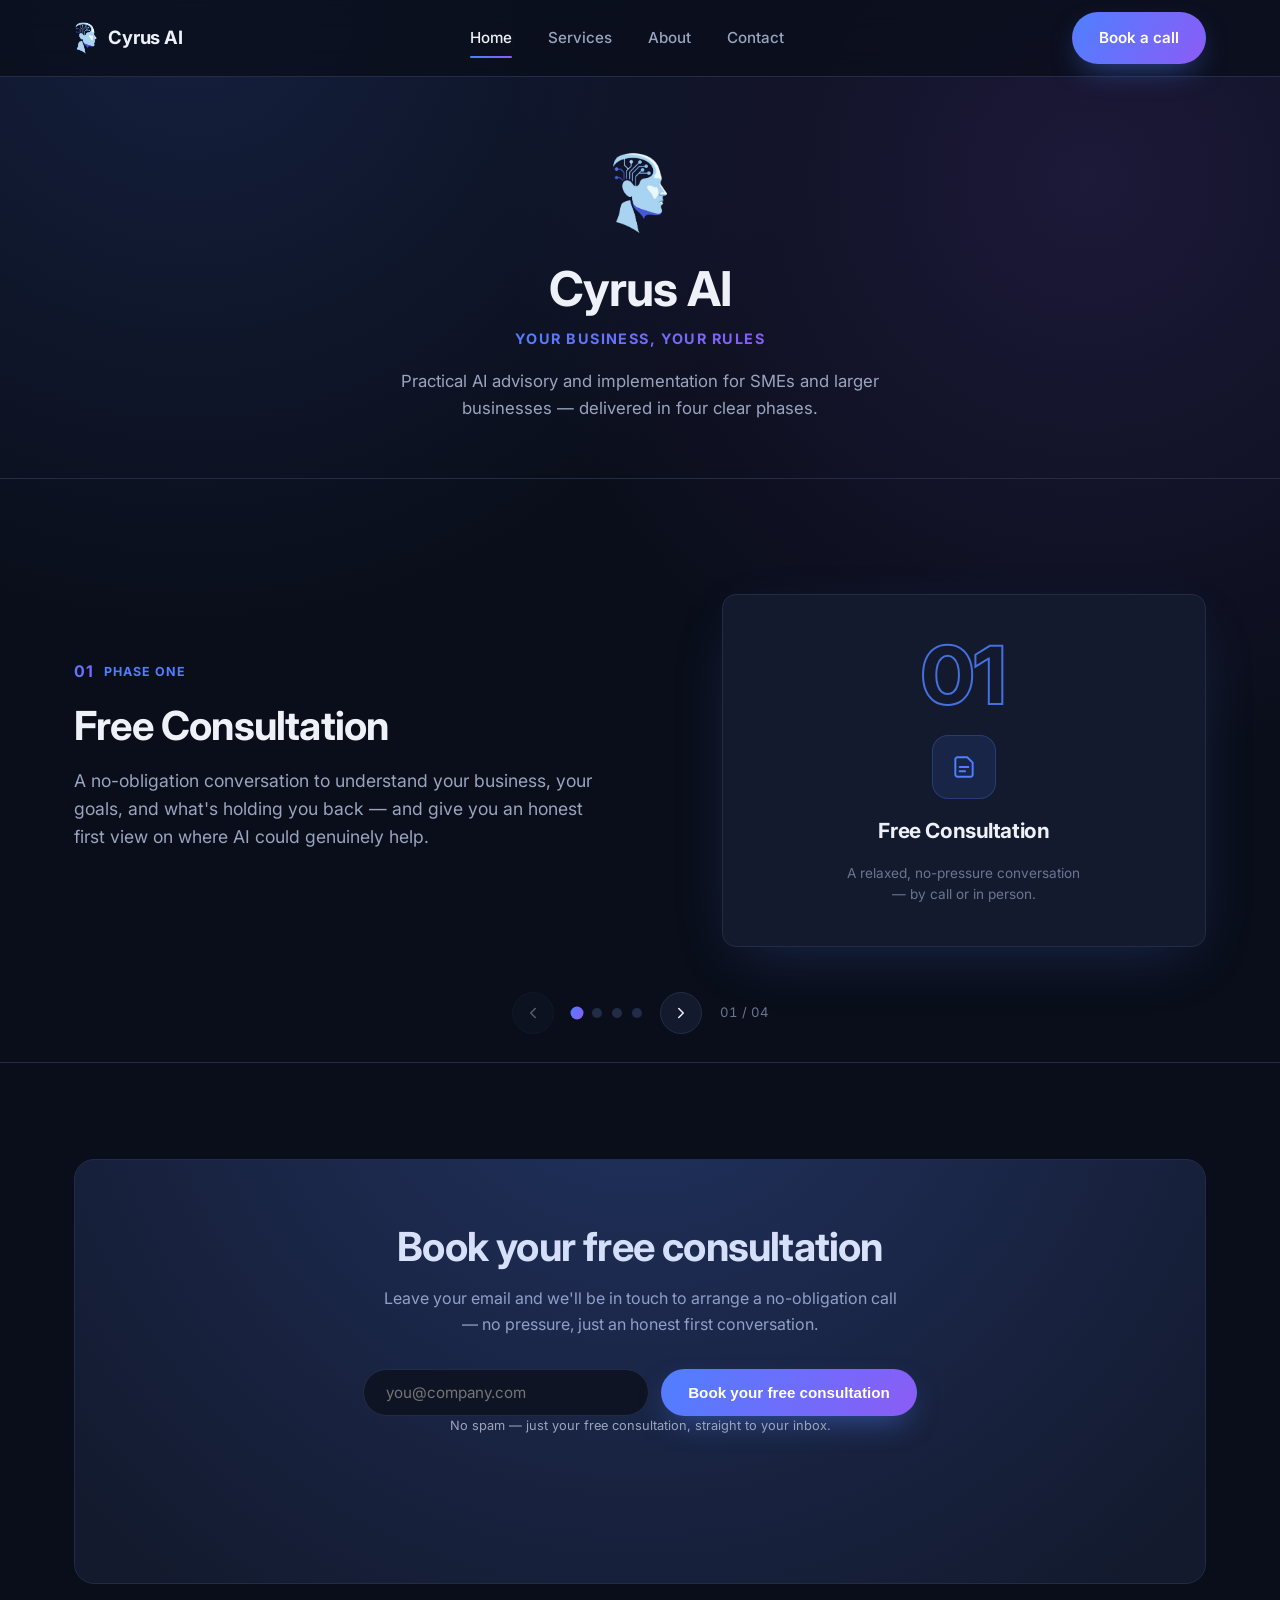
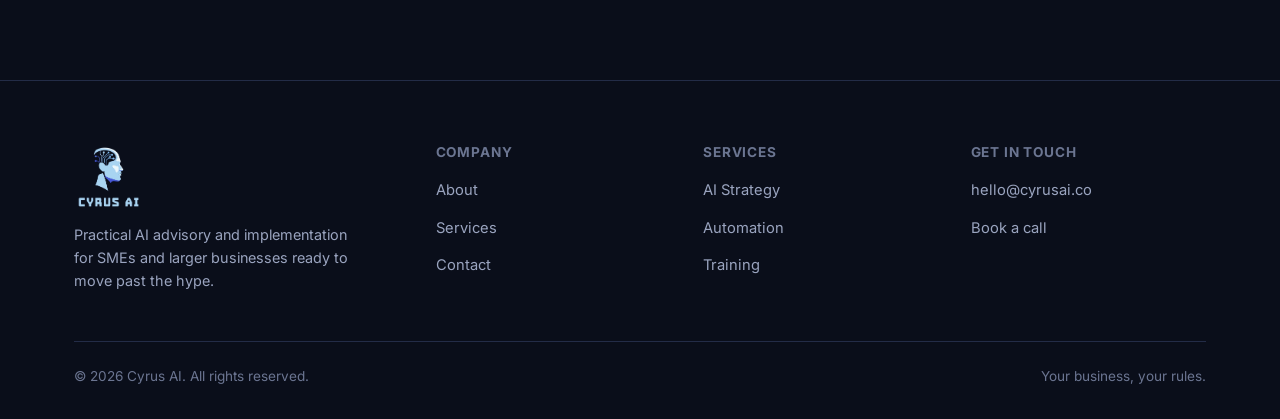
==== commit 5ac0cff8: "Restructure home page: hero, phase explanation, then booking Add a dedicated brand hero at the top (" ====
--- a/index.html
+++ b/index.html
@@ -13,8 +13,6 @@
 </head>
 <body>
 <div class="bg-glow"></div>
-
-<div class="slide-app">
 
 <header class="site-header">
   <div class="container nav">
@@ -39,25 +37,23 @@
 
 <main>
 
+  <section class="brand-hero">
+    <div class="container">
+      <img src="assets/logo-icon.png" alt="" class="brand-hero-icon" />
+      <h1 class="brand-hero-name">Cyrus AI</h1>
+      <p class="brand-hero-slogan">Your Business, Your Rules</p>
+      <p class="brand-hero-sub">Practical AI advisory and implementation for SMEs and larger businesses — delivered in four clear phases.</p>
+    </div>
+  </section>
+
   <section class="slide-stage" aria-roledescription="carousel" aria-label="Our four phases">
 
     <div class="slide is-active">
       <div class="container slide-grid">
         <div>
-          <span class="slide-kicker"><span class="slide-num">01</span> Your Business, Your Rules</span>
-          <h2>Start with a free consultation</h2>
-          <p class="slide-body">Tell us about your business, your goals, and what's holding you back. We'll give you an honest, no-obligation view on where AI could genuinely help — free of charge.</p>
-          <form class="quick-capture" data-consult-form action="https://formspree.io/f/REPLACE_WITH_YOUR_FORM_ID" method="POST">
-            <input type="hidden" name="_subject" value="New free consultation request — Cyrus AI website" />
-            <input type="hidden" name="source" value="Home — Phase 1 slide" />
-            <div class="quick-capture-row">
-              <label for="quick-email-1" class="sr-only">Email address</label>
-              <input type="email" id="quick-email-1" name="email" placeholder="you@company.com" required />
-              <button type="submit" class="btn btn-primary">Book your free consultation</button>
-            </div>
-            <p class="quick-capture-note">No spam — just your free consultation, straight to your inbox.</p>
-            <p class="quick-capture-status" aria-live="polite"></p>
-          </form>
+          <span class="slide-kicker"><span class="slide-num">01</span> Phase One</span>
+          <h2>Free Consultation</h2>
+          <p class="slide-body">A no-obligation conversation to understand your business, your goals, and what's holding you back — and give you an honest first view on where AI could genuinely help.</p>
         </div>
         <div class="slide-visual">
           <div class="big-num">01</div>
@@ -74,9 +70,8 @@
       <div class="container slide-grid">
         <div>
           <span class="slide-kicker"><span class="slide-num">02</span> Phase Two</span>
-          <h2>We inspect your business</h2>
+          <h2>Business Inspection</h2>
           <p class="slide-body">Our team looks under the hood — your data, systems, workflows, and capacity — to find exactly where AI can save time, cut cost, or unlock growth.</p>
-          <a href="contact.html" class="btn btn-primary">Book a business inspection</a>
         </div>
         <div class="slide-visual">
           <div class="big-num">02</div>
@@ -93,9 +88,8 @@
       <div class="container slide-grid">
         <div>
           <span class="slide-kicker"><span class="slide-num">03</span> Phase Three</span>
-          <h2>We build your solution</h2>
+          <h2>Solutions &amp; AI Protocols</h2>
           <p class="slide-body">Our technicians design tailored solutions and create custom AI protocols for your business — improving efficiency and increasing capacity without disrupting what already works.</p>
-          <a href="services.html" class="btn btn-primary">See our services</a>
         </div>
         <div class="slide-visual">
           <div class="big-num">03</div>
@@ -112,9 +106,8 @@
       <div class="container slide-grid">
         <div>
           <span class="slide-kicker"><span class="slide-num">04</span> Phase Four</span>
-          <h2>We implement, together</h2>
+          <h2>Implementation</h2>
           <p class="slide-body">We roll the solution into daily operations, run hands-on workshops with your team, and test everything thoroughly before handover — so it works from day one.</p>
-          <a href="contact.html" class="btn btn-primary">Talk to us about implementation</a>
         </div>
         <div class="slide-visual">
           <div class="big-num">04</div>
@@ -145,6 +138,28 @@
 
   </section>
 
+  <section class="section-pad">
+    <div class="container">
+      <div class="cta-banner" data-reveal>
+        <h2>Book your free consultation</h2>
+        <p>Leave your email and we'll be in touch to arrange a no-obligation call — no pressure, just an honest first conversation.</p>
+        <div class="cta-actions">
+          <form class="quick-capture" data-consult-form action="https://formspree.io/f/REPLACE_WITH_YOUR_FORM_ID" method="POST">
+            <input type="hidden" name="_subject" value="New free consultation request — Cyrus AI website" />
+            <input type="hidden" name="source" value="Home — Book consultation section" />
+            <div class="quick-capture-row">
+              <label for="quick-email-1" class="sr-only">Email address</label>
+              <input type="email" id="quick-email-1" name="email" placeholder="you@company.com" required />
+              <button type="submit" class="btn btn-primary">Book your free consultation</button>
+            </div>
+            <p class="quick-capture-note">No spam — just your free consultation, straight to your inbox.</p>
+            <p class="quick-capture-status" aria-live="polite"></p>
+          </form>
+        </div>
+      </div>
+    </div>
+  </section>
+
 </main>
 
 <footer class="site-footer">
@@ -187,8 +202,6 @@
   </div>
 </footer>
 
-</div>
-
 <script src="js/main.js"></script>
 </body>
 </html>
--- a/css/style.css
+++ b/css/style.css
@@ -386,16 +386,51 @@
   letter-spacing: 0.03em;
 }
 
+/* ---------- brand hero ---------- */
+.brand-hero {
+  padding: 72px 0 56px;
+  text-align: center;
+}
+
+.brand-hero-icon {
+  height: 88px;
+  width: auto;
+  margin: 0 auto 24px;
+}
+
+.brand-hero-name {
+  font-size: clamp(2rem, 5vw, 3rem);
+  margin-bottom: 10px;
+}
+
+.brand-hero-slogan {
+  display: inline-block;
+  font-size: 0.9rem;
+  font-weight: 700;
+  letter-spacing: 0.1em;
+  text-transform: uppercase;
+  background: var(--accent-gradient);
+  -webkit-background-clip: text;
+  background-clip: text;
+  color: transparent;
+  margin-bottom: 18px;
+}
+
+.brand-hero-sub {
+  color: var(--text-muted);
+  font-size: 1.05rem;
+  max-width: 560px;
+  margin: 0 auto;
+}
+
 /* ---------- phase slide deck ---------- */
-.slide-app {
-  --slide-nav-h: 76px;
-}
-
 .slide-stage {
   position: relative;
-  height: calc(100vh - var(--slide-nav-h));
-  min-height: 560px;
+  height: min(600px, 65vh);
+  min-height: 440px;
   overflow: hidden;
+  border-top: 1px solid var(--border);
+  border-bottom: 1px solid var(--border);
 }
 
 .slide {
@@ -573,10 +608,18 @@
 }
 
 @media (max-width: 640px) {
+  .brand-hero {
+    padding: 48px 0 36px;
+  }
+
+  .brand-hero-icon {
+    height: 68px;
+  }
+
   .slide-stage {
     height: auto;
     min-height: 0;
-    padding: 40px 0 100px;
+    padding: 40px 0 60px;
   }
 
   .slide {
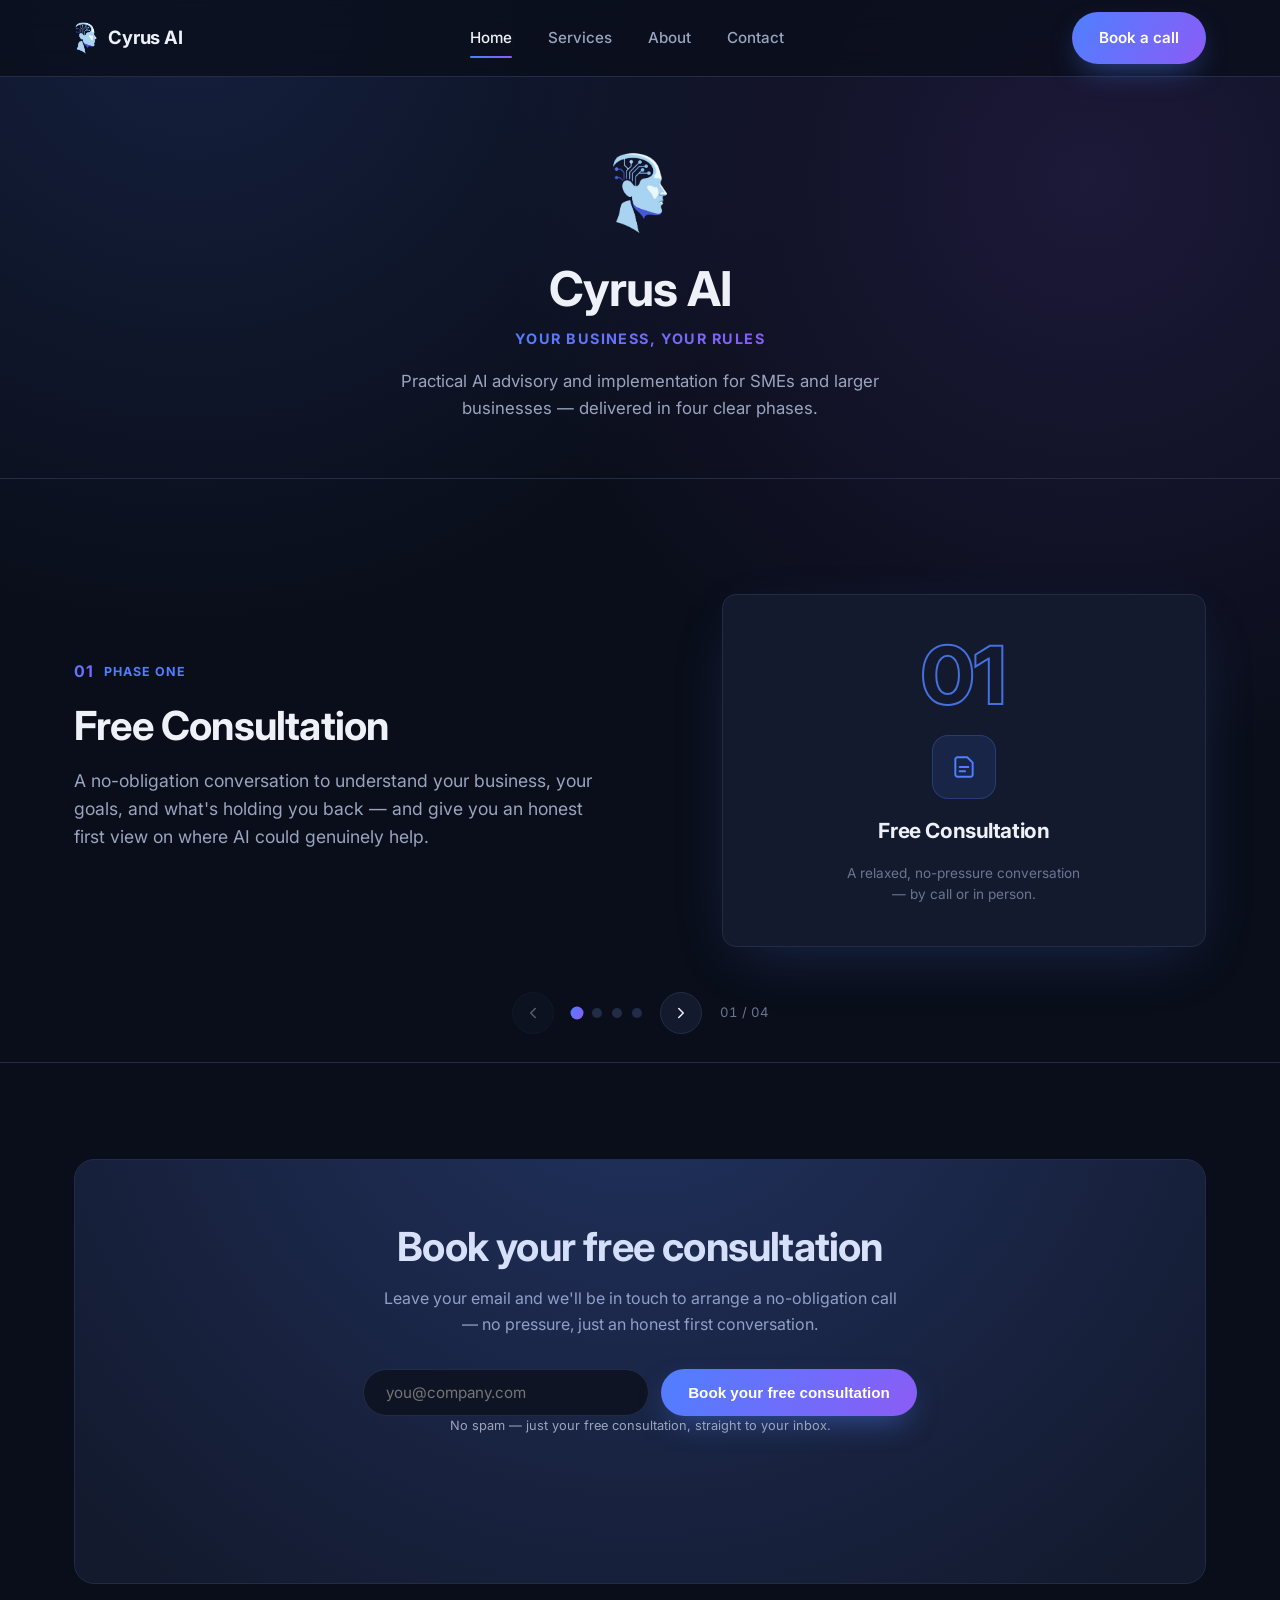
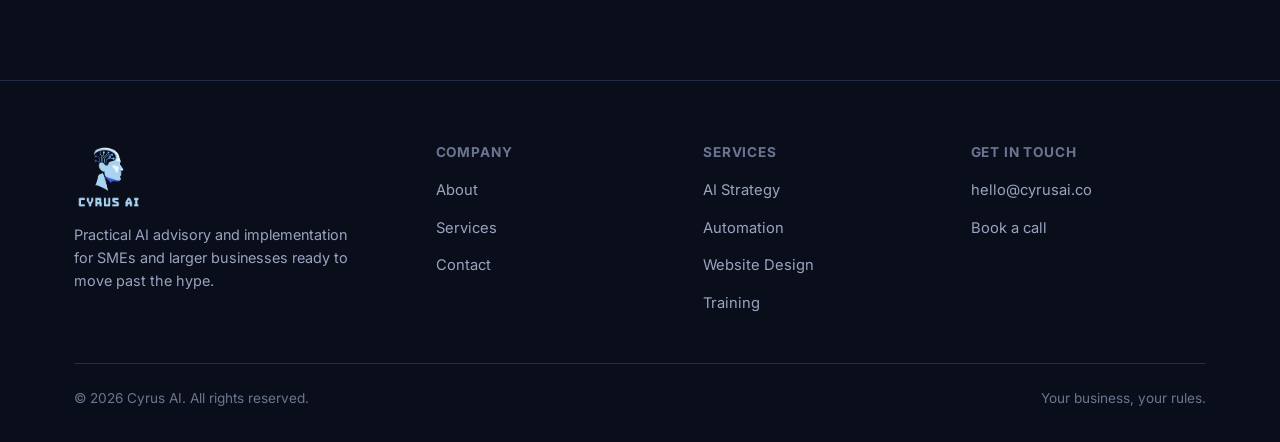
==== commit 363a4255: "Add website design & development to the service range Add a new "Website Design & Development" card " ====
--- a/index.html
+++ b/index.html
@@ -184,6 +184,7 @@
         <ul>
           <li><a href="services.html">AI Strategy</a></li>
           <li><a href="services.html">Automation</a></li>
+          <li><a href="services.html">Website Design</a></li>
           <li><a href="services.html">Training</a></li>
         </ul>
       </div>
